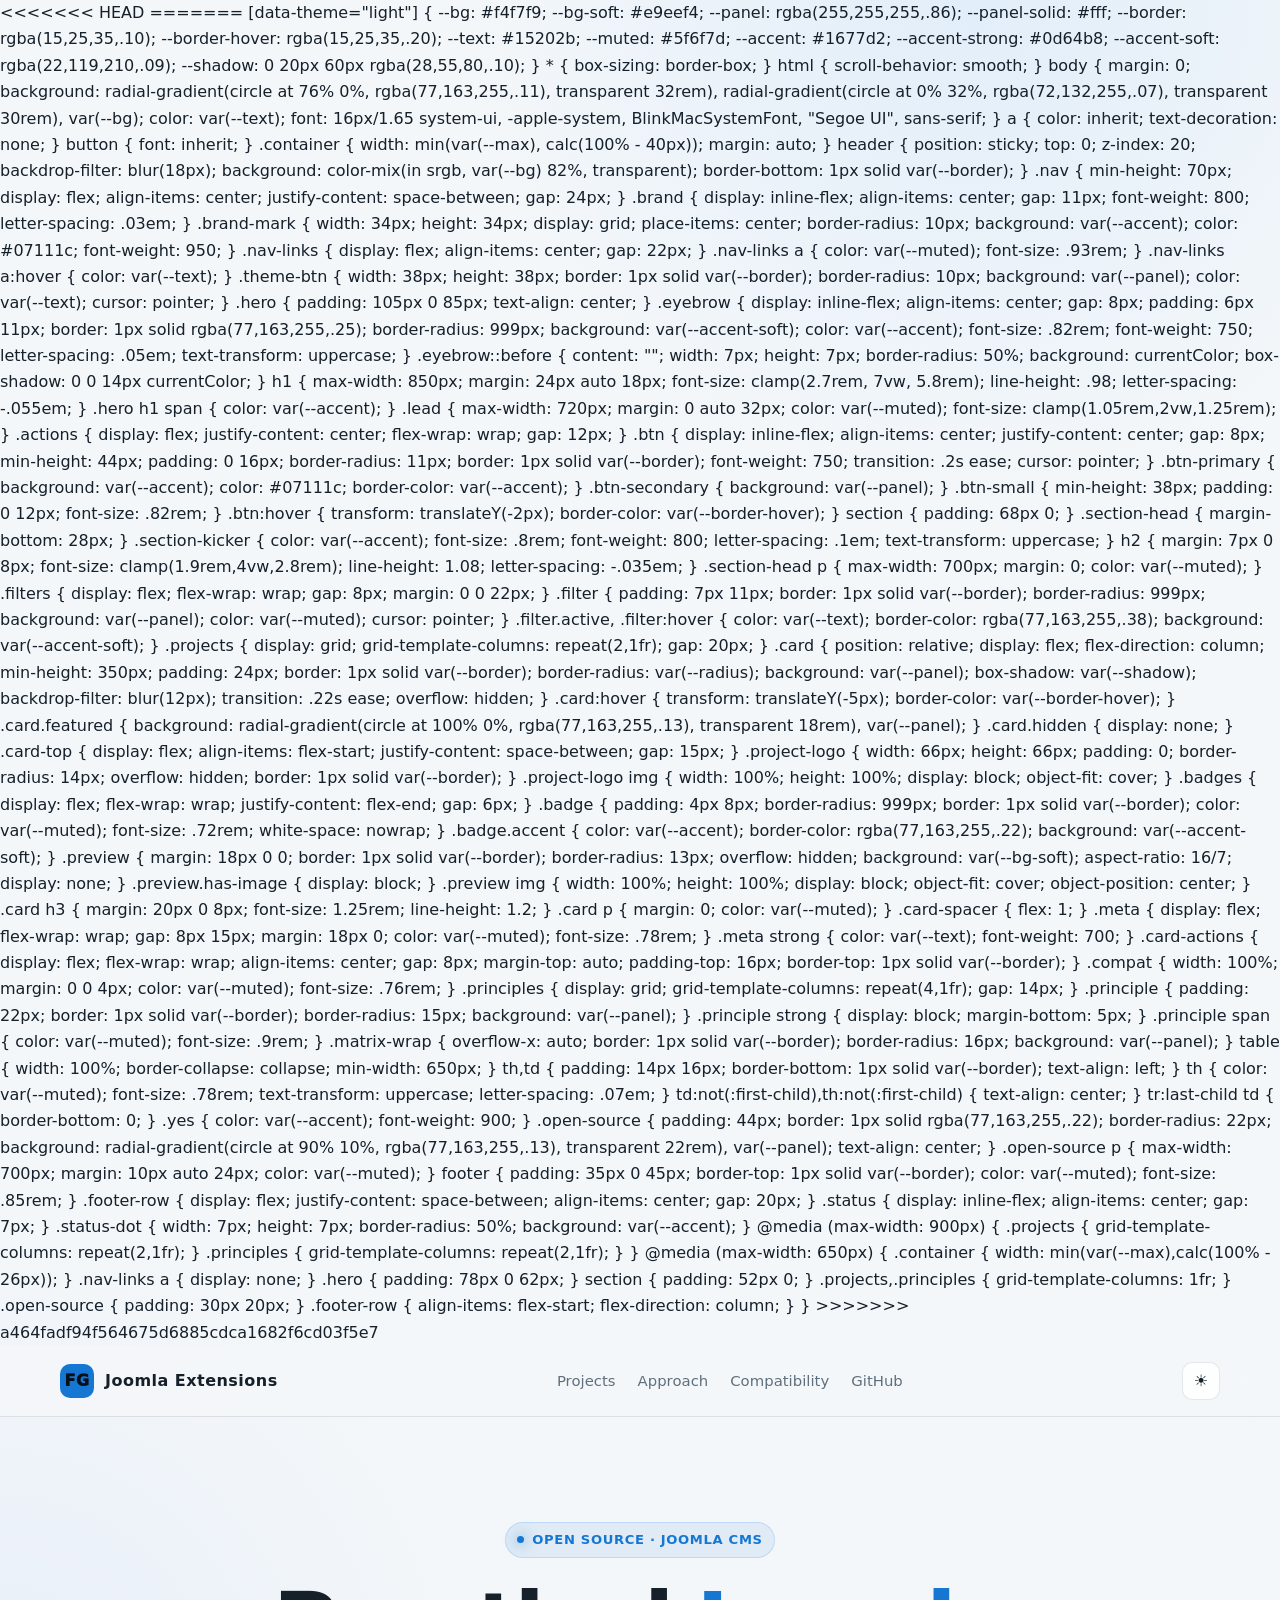
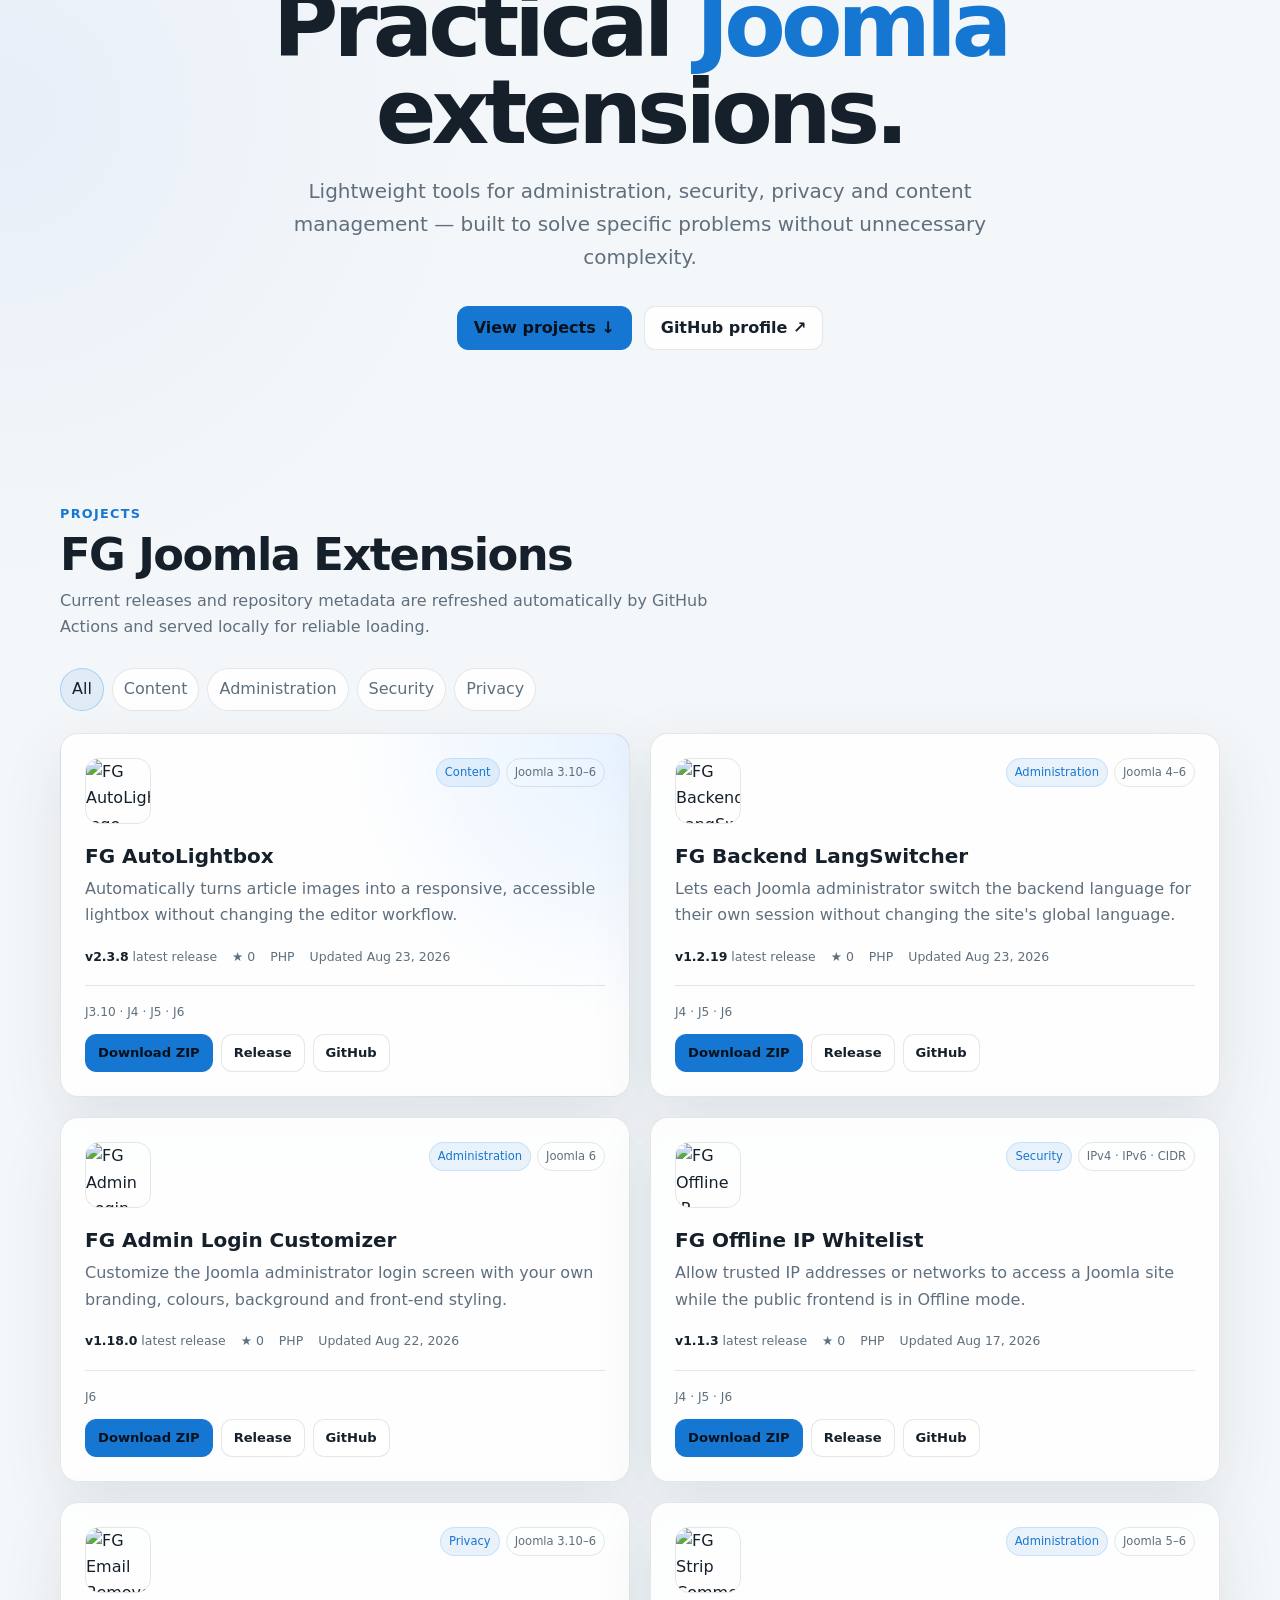
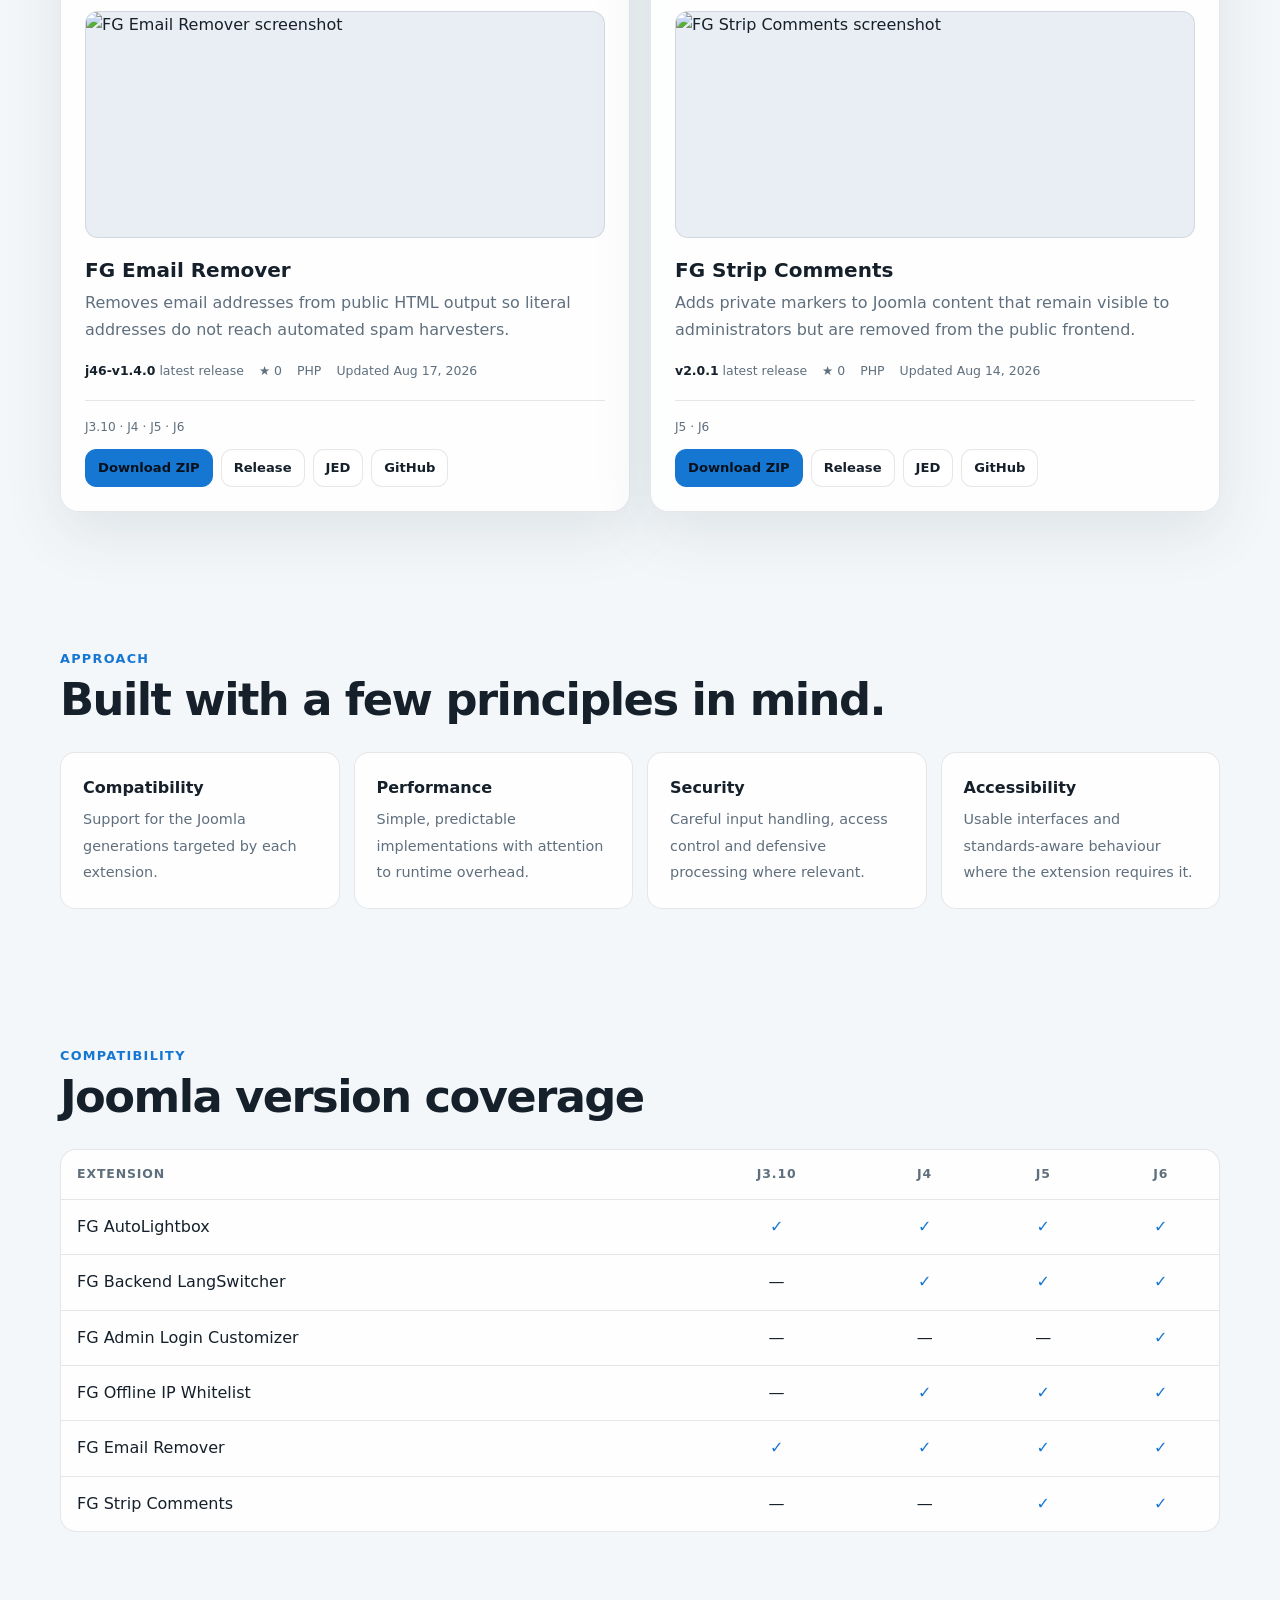
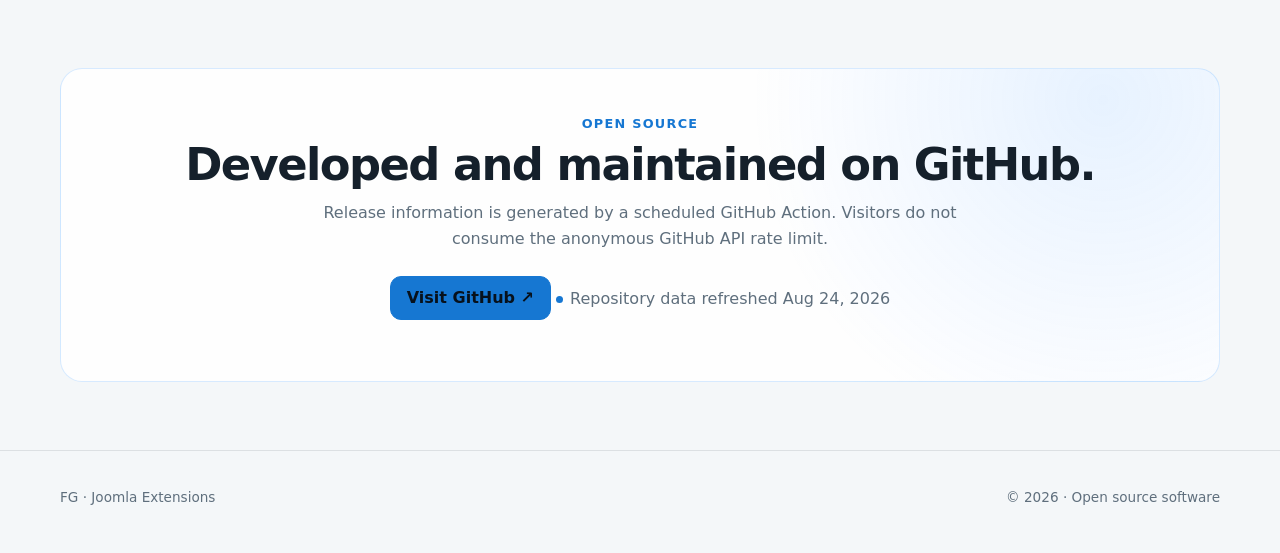
==== index.html @ 8d468cc2 "Update index.html" ====
<!doctype html>
<html lang="en">
<head>
  <meta charset="utf-8">
  <meta name="viewport" content="width=device-width, initial-scale=1">

  <title>FG Joomla Extensions</title>
  <meta name="description" content="Practical, lightweight Joomla extensions for administration, security, privacy and content management.">
  <meta name="theme-color" content="#0b0f14">

  <link rel="canonical" href="https://ferino75.github.io/">
  <link rel="icon" href="./assets/favicon.svg" type="image/svg+xml">

  <meta property="og:type" content="website">
  <meta property="og:title" content="FG Joomla Extensions">
  <meta property="og:description" content="Practical, lightweight Joomla extensions for administration, security, privacy and content management.">
  <meta property="og:url" content="https://ferino75.github.io/">
  <meta property="og:image" content="https://raw.githubusercontent.com/ferino75/plg_content_fgautolightbox/master/assets/logo.png">
  <meta property="og:image:alt" content="FG Joomla Extensions">
  <meta name="twitter:card" content="summary_large_image">

  <script type="application/ld+json">
  {
    "@context": "https://schema.org",
    "@type": "WebSite",
    "name": "FG Joomla Extensions",
    "url": "https://ferino75.github.io/",
    "author": {
      "@type": "Person",
      "name": "FG",
      "url": "https://github.com/ferino75"
    },
    "sameAs": ["https://github.com/ferino75"]
  }
  </script>

  <link rel="stylesheet" href="./assets/css/style.css?v=2.2">

<<<<<<< HEAD
=======
    [data-theme="light"] {
      --bg: #f4f7f9;
      --bg-soft: #e9eef4;
      --panel: rgba(255,255,255,.86);
      --panel-solid: #fff;
      --border: rgba(15,25,35,.10);
      --border-hover: rgba(15,25,35,.20);
      --text: #15202b;
      --muted: #5f6f7d;
      --accent: #1677d2;
      --accent-strong: #0d64b8;
      --accent-soft: rgba(22,119,210,.09);
      --shadow: 0 20px 60px rgba(28,55,80,.10);
    }

    * { box-sizing: border-box; }
    html { scroll-behavior: smooth; }
    body {
      margin: 0;
      background:
        radial-gradient(circle at 76% 0%, rgba(77,163,255,.11), transparent 32rem),
        radial-gradient(circle at 0% 32%, rgba(72,132,255,.07), transparent 30rem),
        var(--bg);
      color: var(--text);
      font: 16px/1.65 system-ui, -apple-system, BlinkMacSystemFont, "Segoe UI", sans-serif;
    }

    a { color: inherit; text-decoration: none; }
    button { font: inherit; }
    .container { width: min(var(--max), calc(100% - 40px)); margin: auto; }

    header {
      position: sticky;
      top: 0;
      z-index: 20;
      backdrop-filter: blur(18px);
      background: color-mix(in srgb, var(--bg) 82%, transparent);
      border-bottom: 1px solid var(--border);
    }

    .nav {
      min-height: 70px;
      display: flex;
      align-items: center;
      justify-content: space-between;
      gap: 24px;
    }

    .brand {
      display: inline-flex;
      align-items: center;
      gap: 11px;
      font-weight: 800;
      letter-spacing: .03em;
    }

    .brand-mark {
      width: 34px;
      height: 34px;
      display: grid;
      place-items: center;
      border-radius: 10px;
      background: var(--accent);
      color: #07111c;
      font-weight: 950;
    }

    .nav-links { display: flex; align-items: center; gap: 22px; }
    .nav-links a { color: var(--muted); font-size: .93rem; }
    .nav-links a:hover { color: var(--text); }

    .theme-btn {
      width: 38px; height: 38px;
      border: 1px solid var(--border);
      border-radius: 10px;
      background: var(--panel);
      color: var(--text);
      cursor: pointer;
    }

    .hero { padding: 105px 0 85px; text-align: center; }

    .eyebrow {
      display: inline-flex;
      align-items: center;
      gap: 8px;
      padding: 6px 11px;
      border: 1px solid rgba(77,163,255,.25);
      border-radius: 999px;
      background: var(--accent-soft);
      color: var(--accent);
      font-size: .82rem;
      font-weight: 750;
      letter-spacing: .05em;
      text-transform: uppercase;
    }

    .eyebrow::before {
      content: "";
      width: 7px; height: 7px;
      border-radius: 50%;
      background: currentColor;
      box-shadow: 0 0 14px currentColor;
    }

    h1 {
      max-width: 850px;
      margin: 24px auto 18px;
      font-size: clamp(2.7rem, 7vw, 5.8rem);
      line-height: .98;
      letter-spacing: -.055em;
    }
    .hero h1 span { color: var(--accent); }

    .lead {
      max-width: 720px;
      margin: 0 auto 32px;
      color: var(--muted);
      font-size: clamp(1.05rem,2vw,1.25rem);
    }

    .actions { display: flex; justify-content: center; flex-wrap: wrap; gap: 12px; }

    .btn {
      display: inline-flex;
      align-items: center;
      justify-content: center;
      gap: 8px;
      min-height: 44px;
      padding: 0 16px;
      border-radius: 11px;
      border: 1px solid var(--border);
      font-weight: 750;
      transition: .2s ease;
      cursor: pointer;
    }
    .btn-primary { background: var(--accent); color: #07111c; border-color: var(--accent); }
    .btn-secondary { background: var(--panel); }
    .btn-small { min-height: 38px; padding: 0 12px; font-size: .82rem; }
    .btn:hover { transform: translateY(-2px); border-color: var(--border-hover); }

    section { padding: 68px 0; }
    .section-head { margin-bottom: 28px; }
    .section-kicker {
      color: var(--accent);
      font-size: .8rem;
      font-weight: 800;
      letter-spacing: .1em;
      text-transform: uppercase;
    }
    h2 {
      margin: 7px 0 8px;
      font-size: clamp(1.9rem,4vw,2.8rem);
      line-height: 1.08;
      letter-spacing: -.035em;
    }
    .section-head p { max-width: 700px; margin: 0; color: var(--muted); }

    .filters { display: flex; flex-wrap: wrap; gap: 8px; margin: 0 0 22px; }
    .filter {
      padding: 7px 11px;
      border: 1px solid var(--border);
      border-radius: 999px;
      background: var(--panel);
      color: var(--muted);
      cursor: pointer;
    }
    .filter.active, .filter:hover { color: var(--text); border-color: rgba(77,163,255,.38); background: var(--accent-soft); }

    .projects { display: grid; grid-template-columns: repeat(2,1fr); gap: 20px; }

    .card {
      position: relative;
      display: flex;
      flex-direction: column;
      min-height: 350px;
      padding: 24px;
      border: 1px solid var(--border);
      border-radius: var(--radius);
      background: var(--panel);
      box-shadow: var(--shadow);
      backdrop-filter: blur(12px);
      transition: .22s ease;
      overflow: hidden;
    }
    .card:hover { transform: translateY(-5px); border-color: var(--border-hover); }
    .card.featured {
      background: radial-gradient(circle at 100% 0%, rgba(77,163,255,.13), transparent 18rem), var(--panel);
    }
    .card.hidden { display: none; }

    .card-top { display: flex; align-items: flex-start; justify-content: space-between; gap: 15px; }

    .project-logo {
      width: 66px;
      height: 66px;
      padding: 0;
      border-radius: 14px;
      overflow: hidden;
      border: 1px solid var(--border);
    }

    .project-logo img {
      width: 100%;
      height: 100%;
      display: block;
      object-fit: cover;
    }

    .badges { display: flex; flex-wrap: wrap; justify-content: flex-end; gap: 6px; }
    .badge {
      padding: 4px 8px;
      border-radius: 999px;
      border: 1px solid var(--border);
      color: var(--muted);
      font-size: .72rem;
      white-space: nowrap;
    }
    .badge.accent { color: var(--accent); border-color: rgba(77,163,255,.22); background: var(--accent-soft); }

    .preview {
      margin: 18px 0 0;
      border: 1px solid var(--border);
      border-radius: 13px;
      overflow: hidden;
      background: var(--bg-soft);
      aspect-ratio: 16/7;
      display: none;
    }
    .preview.has-image { display: block; }
    .preview img { width: 100%; height: 100%; display: block; object-fit: cover; object-position: center; }

    .card h3 { margin: 20px 0 8px; font-size: 1.25rem; line-height: 1.2; }
    .card p { margin: 0; color: var(--muted); }
    .card-spacer { flex: 1; }

    .meta {
      display: flex;
      flex-wrap: wrap;
      gap: 8px 15px;
      margin: 18px 0;
      color: var(--muted);
      font-size: .78rem;
    }
    .meta strong { color: var(--text); font-weight: 700; }

    .card-actions {
      display: flex;
      flex-wrap: wrap;
      align-items: center;
      gap: 8px;
      margin-top: auto;
      padding-top: 16px;
      border-top: 1px solid var(--border);
    }

    .compat {
      width: 100%;
      margin: 0 0 4px;
      color: var(--muted);
      font-size: .76rem;
    }

    .principles { display: grid; grid-template-columns: repeat(4,1fr); gap: 14px; }
    .principle {
      padding: 22px;
      border: 1px solid var(--border);
      border-radius: 15px;
      background: var(--panel);
    }
    .principle strong { display: block; margin-bottom: 5px; }
    .principle span { color: var(--muted); font-size: .9rem; }

    .matrix-wrap {
      overflow-x: auto;
      border: 1px solid var(--border);
      border-radius: 16px;
      background: var(--panel);
    }
    table { width: 100%; border-collapse: collapse; min-width: 650px; }
    th,td { padding: 14px 16px; border-bottom: 1px solid var(--border); text-align: left; }
    th { color: var(--muted); font-size: .78rem; text-transform: uppercase; letter-spacing: .07em; }
    td:not(:first-child),th:not(:first-child) { text-align: center; }
    tr:last-child td { border-bottom: 0; }
    .yes { color: var(--accent); font-weight: 900; }

    .open-source {
      padding: 44px;
      border: 1px solid rgba(77,163,255,.22);
      border-radius: 22px;
      background: radial-gradient(circle at 90% 10%, rgba(77,163,255,.13), transparent 22rem), var(--panel);
      text-align: center;
    }
    .open-source p { max-width: 700px; margin: 10px auto 24px; color: var(--muted); }

    footer { padding: 35px 0 45px; border-top: 1px solid var(--border); color: var(--muted); font-size: .85rem; }
    .footer-row { display: flex; justify-content: space-between; align-items: center; gap: 20px; }
    .status { display: inline-flex; align-items: center; gap: 7px; }
    .status-dot { width: 7px; height: 7px; border-radius: 50%; background: var(--accent); }

    @media (max-width: 900px) {
      .projects { grid-template-columns: repeat(2,1fr); }
      .principles { grid-template-columns: repeat(2,1fr); }
    }
    @media (max-width: 650px) {
      .container { width: min(var(--max),calc(100% - 26px)); }
      .nav-links a { display: none; }
      .hero { padding: 78px 0 62px; }
      section { padding: 52px 0; }
      .projects,.principles { grid-template-columns: 1fr; }
      .open-source { padding: 30px 20px; }
      .footer-row { align-items: flex-start; flex-direction: column; }
    }
  </style>
>>>>>>> a464fadf94f564675d6885cdca1682f6cd03f5e7
</head>

<body>
<header>
  <div class="container nav">
    <a class="brand" href="#">
      <span class="brand-mark">FG</span>
      <span>Joomla Extensions</span>
    </a>
    <nav class="nav-links" aria-label="Main navigation">
      <a href="#projects">Projects</a>
      <a href="#principles">Approach</a>
      <a href="#compatibility">Compatibility</a>
      <a href="#github">GitHub</a>
    </nav>
    <button class="theme-btn" id="themeToggle" type="button" aria-label="Toggle theme">☾</button>
  </div>
</header>

<main>
  <section class="hero">
    <div class="container">
      <span class="eyebrow">Open source · Joomla CMS</span>
      <h1>Practical <span>Joomla</span> extensions.</h1>
      <p class="lead">
        Lightweight tools for administration, security, privacy and content management —
        built to solve specific problems without unnecessary complexity.
      </p>
      <div class="actions">
        <a class="btn btn-primary" href="#projects">View projects ↓</a>
        <a class="btn btn-secondary" href="https://github.com/ferino75" target="_blank" rel="noopener">GitHub profile ↗</a>
      </div>
    </div>
  </section>

  <section id="projects">
    <div class="container">
      <div class="section-head">
        <div class="section-kicker">Projects</div>
        <h2>FG Joomla Extensions</h2>
        <p>Current releases and repository metadata are refreshed automatically by GitHub Actions and served locally for reliable loading.</p>
      </div>

      <div class="filters" id="filters" aria-label="Project filters"></div>
      <div class="projects" id="projectGrid"></div>
    </div>
  </section>

  <section id="principles">
    <div class="container">
      <div class="section-head">
        <div class="section-kicker">Approach</div>
        <h2>Built with a few principles in mind.</h2>
      </div>
      <div class="principles">
        <div class="principle"><strong>Compatibility</strong><span>Support for the Joomla generations targeted by each extension.</span></div>
        <div class="principle"><strong>Performance</strong><span>Simple, predictable implementations with attention to runtime overhead.</span></div>
        <div class="principle"><strong>Security</strong><span>Careful input handling, access control and defensive processing where relevant.</span></div>
        <div class="principle"><strong>Accessibility</strong><span>Usable interfaces and standards-aware behaviour where the extension requires it.</span></div>
      </div>
    </div>
  </section>

  <section id="compatibility">
    <div class="container">
      <div class="section-head">
        <div class="section-kicker">Compatibility</div>
        <h2>Joomla version coverage</h2>
      </div>
      <div class="matrix-wrap">
        <table>
          <thead><tr><th>Extension</th><th>J3.10</th><th>J4</th><th>J5</th><th>J6</th></tr></thead>
          <tbody id="compatibilityBody"></tbody>
        </table>
      </div>
    </div>
  </section>

  <section id="github">
    <div class="container">
      <div class="open-source">
        <div class="section-kicker">Open source</div>
        <h2>Developed and maintained on GitHub.</h2>
        <p>Release information is generated by a scheduled GitHub Action. Visitors do not consume the anonymous GitHub API rate limit.</p>
        <a class="btn btn-primary" href="https://github.com/ferino75?tab=repositories" target="_blank" rel="noopener">Visit GitHub ↗</a>
        <p id="dataStatus" class="status status-centered">
          <span class="status-dot"></span><span>Loading repository data…</span>
        </p>
      </div>
    </div>
  </section>
</main>

<footer>
  <div class="container footer-row">
    <div>FG · Joomla Extensions</div>
    <div>© <span id="year"></span> · Open source software</div>
  </div>
</footer>

<script src="./assets/js/app.js?v=2.2" defer></script>
</body>
</html>
---- assets/css/style.css ----
:root {
      --bg: #0b0f14;
      --bg-soft: #10161e;
      --panel: rgba(18,25,34,.82);
      --panel-solid: #121922;
      --border: rgba(255,255,255,.09);
      --border-hover: rgba(255,255,255,.18);
      --text: #f2f5f7;
      --muted: #9ca8b5;
      --accent: #4da3ff;
      --accent-strong: #2f8ff5;
      --accent-soft: rgba(77,163,255,.11);
      --shadow: 0 20px 60px rgba(0,0,0,.28);
      --radius: 18px;
      --max: 1160px;
    }

    [data-theme="light"] {
      --bg: #f4f7f9;
      --bg-soft: #e9eef4;
      --panel: rgba(255,255,255,.86);
      --panel-solid: #fff;
      --border: rgba(15,25,35,.10);
      --border-hover: rgba(15,25,35,.20);
      --text: #15202b;
      --muted: #5f6f7d;
      --accent: #1677d2;
      --accent-strong: #0d64b8;
      --accent-soft: rgba(22,119,210,.09);
      --shadow: 0 20px 60px rgba(28,55,80,.10);
    }

    * { box-sizing: border-box; }
    html { scroll-behavior: smooth; }
    body {
      margin: 0;
      background:
        radial-gradient(circle at 76% 0%, rgba(77,163,255,.11), transparent 32rem),
        radial-gradient(circle at 0% 32%, rgba(72,132,255,.07), transparent 30rem),
        var(--bg);
      color: var(--text);
      font: 16px/1.65 system-ui, -apple-system, BlinkMacSystemFont, "Segoe UI", sans-serif;
    }

    a { color: inherit; text-decoration: none; }
    button { font: inherit; }
    .container { width: min(var(--max), calc(100% - 40px)); margin: auto; }

    header {
      position: sticky;
      top: 0;
      z-index: 20;
      backdrop-filter: blur(18px);
      background: color-mix(in srgb, var(--bg) 82%, transparent);
      border-bottom: 1px solid var(--border);
    }

    .nav {
      min-height: 70px;
      display: flex;
      align-items: center;
      justify-content: space-between;
      gap: 24px;
    }

    .brand {
      display: inline-flex;
      align-items: center;
      gap: 11px;
      font-weight: 800;
      letter-spacing: .03em;
    }

    .brand-mark {
      width: 34px;
      height: 34px;
      display: grid;
      place-items: center;
      border-radius: 10px;
      background: var(--accent);
      color: #07111c;
      font-weight: 950;
    }

    .nav-links { display: flex; align-items: center; gap: 22px; }
    .nav-links a { color: var(--muted); font-size: .93rem; }
    .nav-links a:hover { color: var(--text); }

    .theme-btn {
      width: 38px; height: 38px;
      border: 1px solid var(--border);
      border-radius: 10px;
      background: var(--panel);
      color: var(--text);
      cursor: pointer;
    }

    .hero { padding: 105px 0 85px; text-align: center; }

    .eyebrow {
      display: inline-flex;
      align-items: center;
      gap: 8px;
      padding: 6px 11px;
      border: 1px solid rgba(77,163,255,.25);
      border-radius: 999px;
      background: var(--accent-soft);
      color: var(--accent);
      font-size: .82rem;
      font-weight: 750;
      letter-spacing: .05em;
      text-transform: uppercase;
    }

    .eyebrow::before {
      content: "";
      width: 7px; height: 7px;
      border-radius: 50%;
      background: currentColor;
      box-shadow: 0 0 14px currentColor;
    }

    h1 {
      max-width: 850px;
      margin: 24px auto 18px;
      font-size: clamp(2.7rem, 7vw, 5.8rem);
      line-height: .98;
      letter-spacing: -.055em;
    }
    .hero h1 span { color: var(--accent); }

    .lead {
      max-width: 720px;
      margin: 0 auto 32px;
      color: var(--muted);
      font-size: clamp(1.05rem,2vw,1.25rem);
    }

    .actions { display: flex; justify-content: center; flex-wrap: wrap; gap: 12px; }

    .btn {
      display: inline-flex;
      align-items: center;
      justify-content: center;
      gap: 8px;
      min-height: 44px;
      padding: 0 16px;
      border-radius: 11px;
      border: 1px solid var(--border);
      font-weight: 750;
      transition: .2s ease;
      cursor: pointer;
    }
    .btn-primary { background: var(--accent); color: #07111c; border-color: var(--accent); }
    .btn-secondary { background: var(--panel); }
    .btn-small { min-height: 38px; padding: 0 12px; font-size: .82rem; }
    .btn:hover { transform: translateY(-2px); border-color: var(--border-hover); }

    section { padding: 68px 0; }
    .section-head { margin-bottom: 28px; }
    .section-kicker {
      color: var(--accent);
      font-size: .8rem;
      font-weight: 800;
      letter-spacing: .1em;
      text-transform: uppercase;
    }
    h2 {
      margin: 7px 0 8px;
      font-size: clamp(1.9rem,4vw,2.8rem);
      line-height: 1.08;
      letter-spacing: -.035em;
    }
    .section-head p { max-width: 700px; margin: 0; color: var(--muted); }

    .filters { display: flex; flex-wrap: wrap; gap: 8px; margin: 0 0 22px; }
    .filter {
      padding: 7px 11px;
      border: 1px solid var(--border);
      border-radius: 999px;
      background: var(--panel);
      color: var(--muted);
      cursor: pointer;
    }
    .filter.active, .filter:hover { color: var(--text); border-color: rgba(77,163,255,.38); background: var(--accent-soft); }

    .projects { display: grid; grid-template-columns: repeat(2,1fr); gap: 20px; }

    .card {
      position: relative;
      display: flex;
      flex-direction: column;
      min-height: 350px;
      padding: 24px;
      border: 1px solid var(--border);
      border-radius: var(--radius);
      background: var(--panel);
      box-shadow: var(--shadow);
      backdrop-filter: blur(12px);
      transition: .22s ease;
      overflow: hidden;
    }
    .card:hover { transform: translateY(-5px); border-color: var(--border-hover); }
    .card.featured {
      background: radial-gradient(circle at 100% 0%, rgba(77,163,255,.13), transparent 18rem), var(--panel);
    }
    .card.hidden { display: none; }

    .card-top { display: flex; align-items: flex-start; justify-content: space-between; gap: 15px; }
    .project-logo {
      width: 66px;
      height: 66px;
      padding: 0;
      border-radius: 14px;
      overflow: hidden;
      border: 1px solid var(--border);
    }

    .project-logo img {
      width: 100%;
      height: 100%;
      display: block;
      object-fit: cover;
    }

    .badges { display: flex; flex-wrap: wrap; justify-content: flex-end; gap: 6px; }
    .badge {
      padding: 4px 8px;
      border-radius: 999px;
      border: 1px solid var(--border);
      color: var(--muted);
      font-size: .72rem;
      white-space: nowrap;
    }
    .badge.accent { color: var(--accent); border-color: rgba(77,163,255,.22); background: var(--accent-soft); }

    .preview {
      margin: 18px 0 0;
      border: 1px solid var(--border);
      border-radius: 13px;
      overflow: hidden;
      background: var(--bg-soft);
      aspect-ratio: 16/7;
      display: none;
    }
    .preview.has-image { display: block; }
    .preview img { width: 100%; height: 100%; display: block; object-fit: cover; object-position: center; }

    .card h3 { margin: 20px 0 8px; font-size: 1.25rem; line-height: 1.2; }
    .card p { margin: 0; color: var(--muted); }
    .card-spacer { flex: 1; }

    .meta {
      display: flex;
      flex-wrap: wrap;
      gap: 8px 15px;
      margin: 18px 0;
      color: var(--muted);
      font-size: .78rem;
    }
    .meta strong { color: var(--text); font-weight: 700; }

    .card-actions {
      display: flex;
      flex-wrap: wrap;
      align-items: center;
      gap: 8px;
      margin-top: auto;
      padding-top: 16px;
      border-top: 1px solid var(--border);
    }

    .compat {
      width: 100%;
      margin: 0 0 4px;
      color: var(--muted);
      font-size: .76rem;
    }

    .principles { display: grid; grid-template-columns: repeat(4,1fr); gap: 14px; }
    .principle {
      padding: 22px;
      border: 1px solid var(--border);
      border-radius: 15px;
      background: var(--panel);
    }
    .principle strong { display: block; margin-bottom: 5px; }
    .principle span { color: var(--muted); font-size: .9rem; }

    .matrix-wrap {
      overflow-x: auto;
      border: 1px solid var(--border);
      border-radius: 16px;
      background: var(--panel);
    }
    table { width: 100%; border-collapse: collapse; min-width: 650px; }
    th,td { padding: 14px 16px; border-bottom: 1px solid var(--border); text-align: left; }
    th { color: var(--muted); font-size: .78rem; text-transform: uppercase; letter-spacing: .07em; }
    td:not(:first-child),th:not(:first-child) { text-align: center; }
    tr:last-child td { border-bottom: 0; }
    .yes { color: var(--accent); font-weight: 900; }

    .open-source {
      padding: 44px;
      border: 1px solid rgba(77,163,255,.22);
      border-radius: 22px;
      background: radial-gradient(circle at 90% 10%, rgba(77,163,255,.13), transparent 22rem), var(--panel);
      text-align: center;
    }
    .open-source p { max-width: 700px; margin: 10px auto 24px; color: var(--muted); }

    footer { padding: 35px 0 45px; border-top: 1px solid var(--border); color: var(--muted); font-size: .85rem; }
    .footer-row { display: flex; justify-content: space-between; align-items: center; gap: 20px; }
    .status { display: inline-flex; align-items: center; gap: 7px; }
    .status-dot { width: 7px; height: 7px; border-radius: 50%; background: var(--accent); }

    @media (max-width: 900px) {
      .projects { grid-template-columns: repeat(2,1fr); }
      .principles { grid-template-columns: repeat(2,1fr); }
    }
    @media (max-width: 650px) {
      .container { width: min(var(--max),calc(100% - 26px)); }
      .nav-links a { display: none; }
      .hero { padding: 78px 0 62px; }
      section { padding: 52px 0; }
      .projects,.principles { grid-template-columns: 1fr; }
      .open-source { padding: 30px 20px; }
      .footer-row { align-items: flex-start; flex-direction: column; }
    }

.status-centered { justify-content: center; margin-top: 18px; }
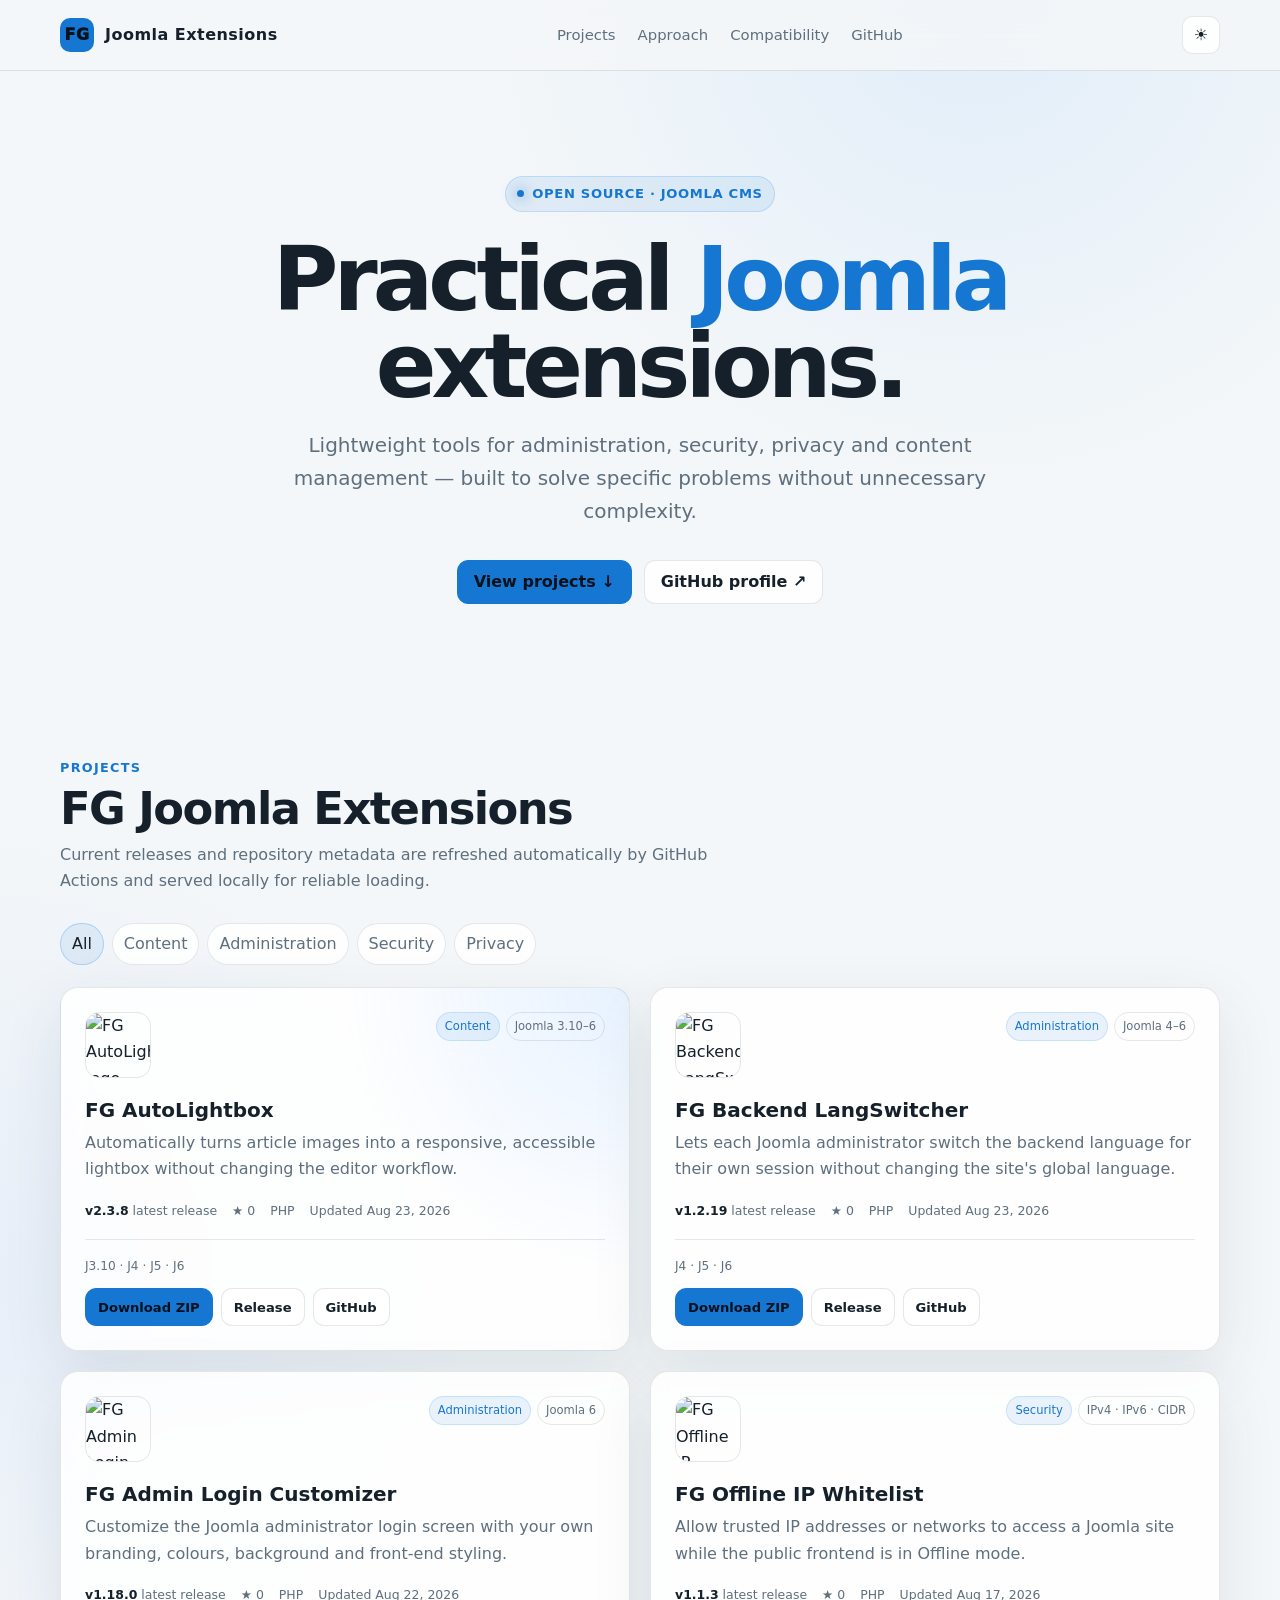
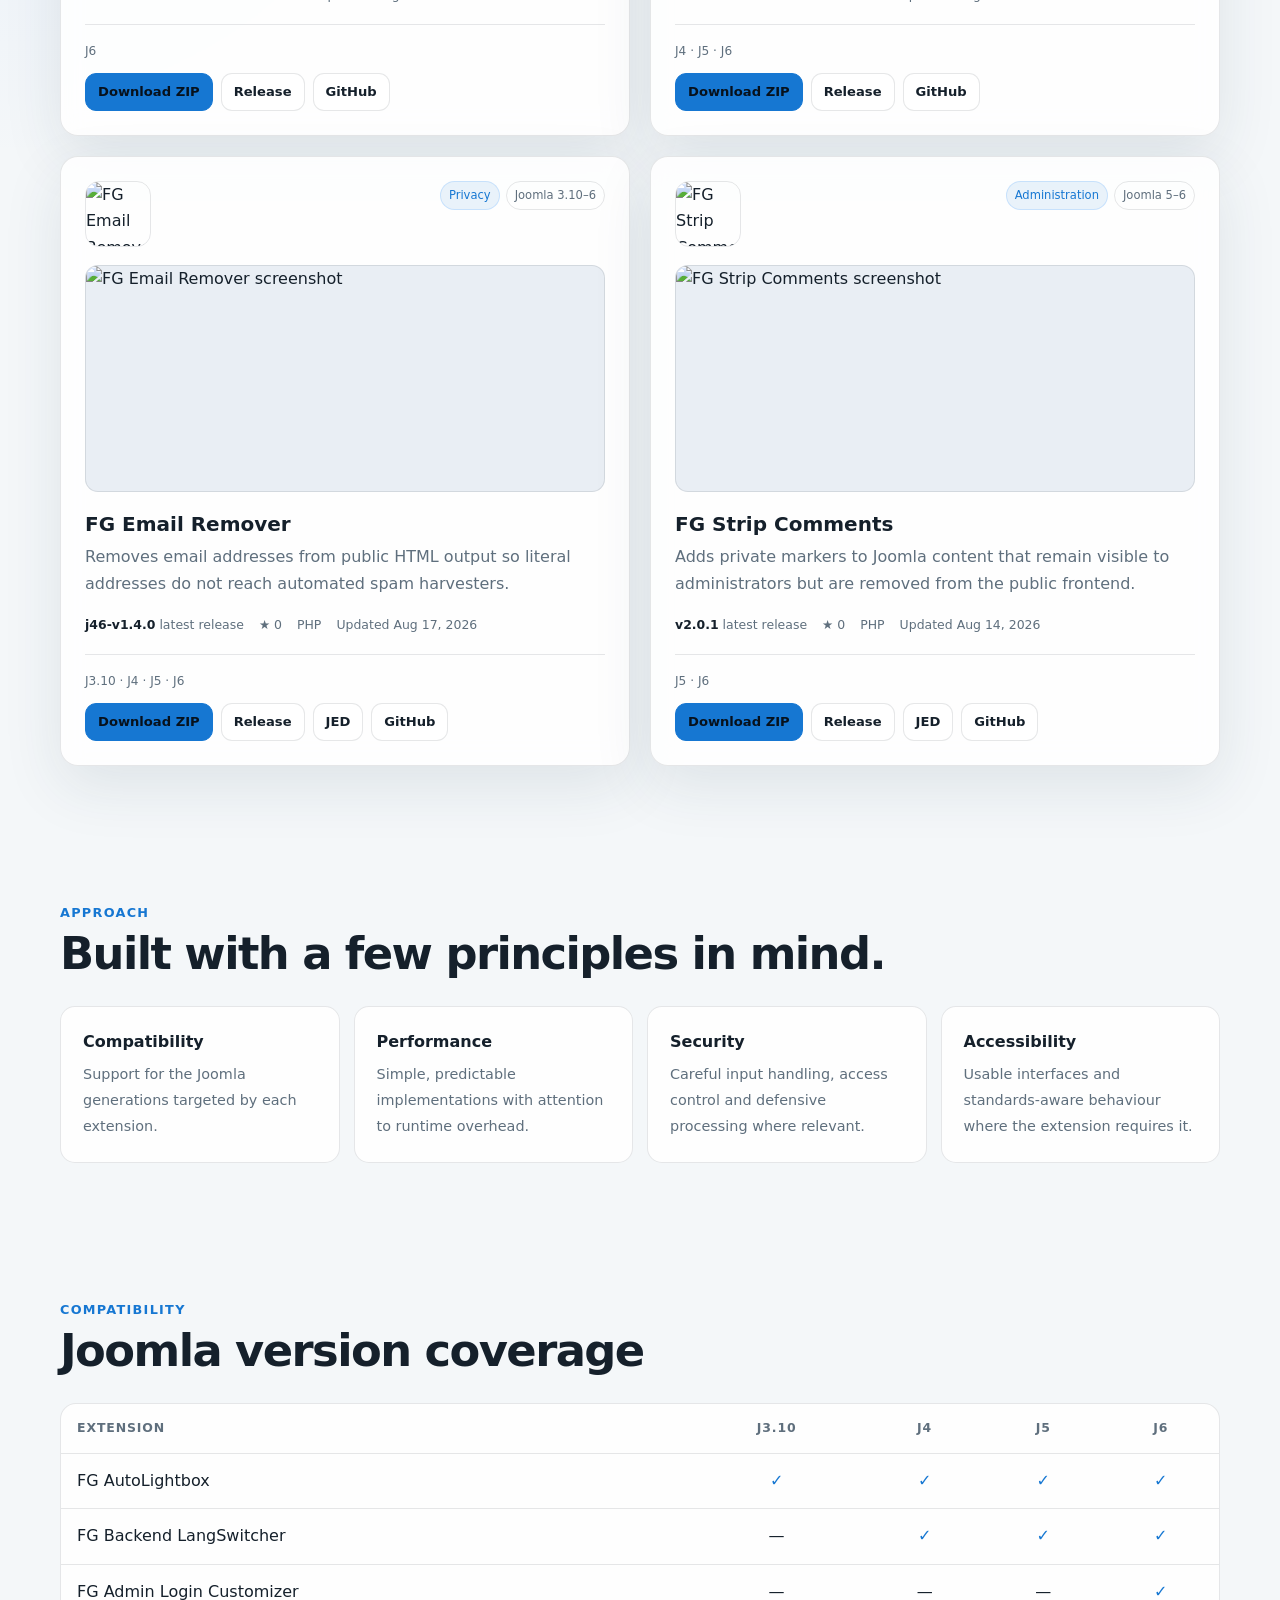
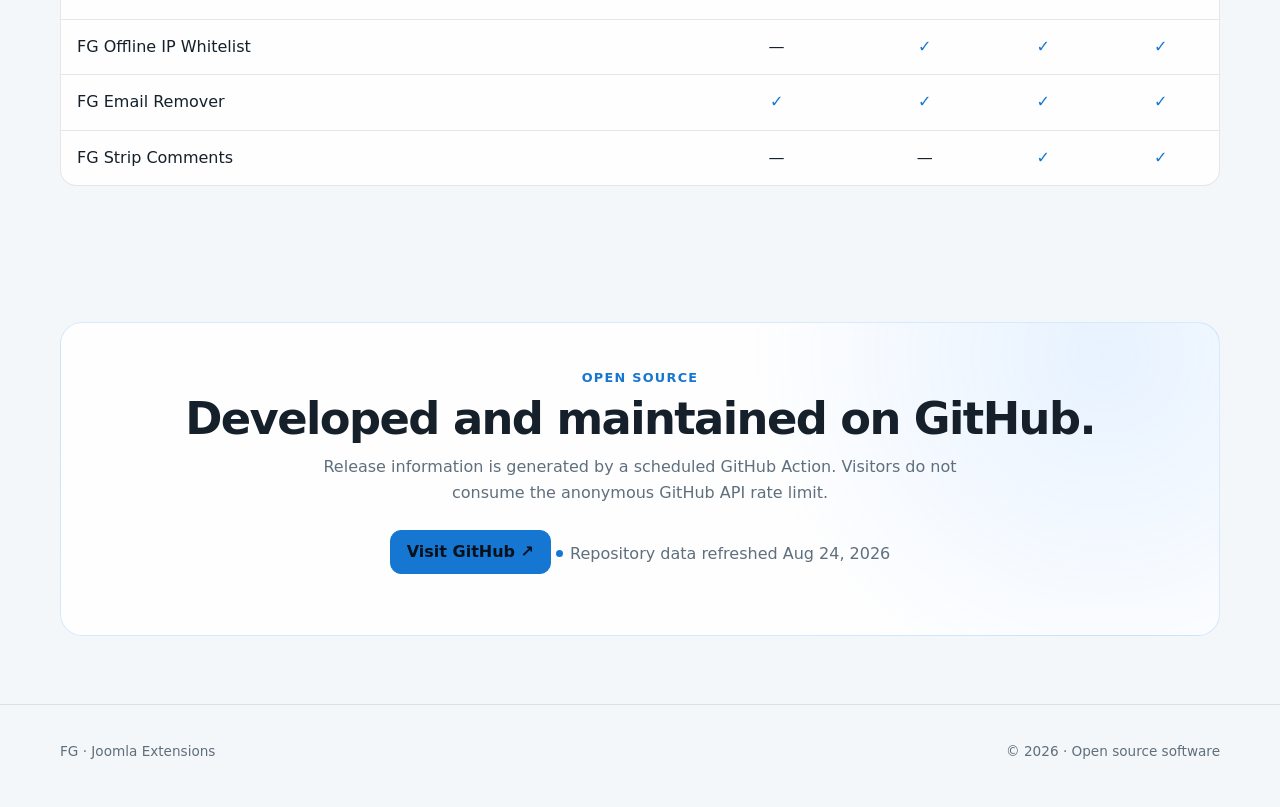
==== commit dabf653b: "update index.html" ====
--- a/index.html
+++ b/index.html
@@ -36,323 +36,6 @@
 
   <link rel="stylesheet" href="./assets/css/style.css?v=2.2">
 
-<<<<<<< HEAD
-=======
-    [data-theme="light"] {
-      --bg: #f4f7f9;
-      --bg-soft: #e9eef4;
-      --panel: rgba(255,255,255,.86);
-      --panel-solid: #fff;
-      --border: rgba(15,25,35,.10);
-      --border-hover: rgba(15,25,35,.20);
-      --text: #15202b;
-      --muted: #5f6f7d;
-      --accent: #1677d2;
-      --accent-strong: #0d64b8;
-      --accent-soft: rgba(22,119,210,.09);
-      --shadow: 0 20px 60px rgba(28,55,80,.10);
-    }
-
-    * { box-sizing: border-box; }
-    html { scroll-behavior: smooth; }
-    body {
-      margin: 0;
-      background:
-        radial-gradient(circle at 76% 0%, rgba(77,163,255,.11), transparent 32rem),
-        radial-gradient(circle at 0% 32%, rgba(72,132,255,.07), transparent 30rem),
-        var(--bg);
-      color: var(--text);
-      font: 16px/1.65 system-ui, -apple-system, BlinkMacSystemFont, "Segoe UI", sans-serif;
-    }
-
-    a { color: inherit; text-decoration: none; }
-    button { font: inherit; }
-    .container { width: min(var(--max), calc(100% - 40px)); margin: auto; }
-
-    header {
-      position: sticky;
-      top: 0;
-      z-index: 20;
-      backdrop-filter: blur(18px);
-      background: color-mix(in srgb, var(--bg) 82%, transparent);
-      border-bottom: 1px solid var(--border);
-    }
-
-    .nav {
-      min-height: 70px;
-      display: flex;
-      align-items: center;
-      justify-content: space-between;
-      gap: 24px;
-    }
-
-    .brand {
-      display: inline-flex;
-      align-items: center;
-      gap: 11px;
-      font-weight: 800;
-      letter-spacing: .03em;
-    }
-
-    .brand-mark {
-      width: 34px;
-      height: 34px;
-      display: grid;
-      place-items: center;
-      border-radius: 10px;
-      background: var(--accent);
-      color: #07111c;
-      font-weight: 950;
-    }
-
-    .nav-links { display: flex; align-items: center; gap: 22px; }
-    .nav-links a { color: var(--muted); font-size: .93rem; }
-    .nav-links a:hover { color: var(--text); }
-
-    .theme-btn {
-      width: 38px; height: 38px;
-      border: 1px solid var(--border);
-      border-radius: 10px;
-      background: var(--panel);
-      color: var(--text);
-      cursor: pointer;
-    }
-
-    .hero { padding: 105px 0 85px; text-align: center; }
-
-    .eyebrow {
-      display: inline-flex;
-      align-items: center;
-      gap: 8px;
-      padding: 6px 11px;
-      border: 1px solid rgba(77,163,255,.25);
-      border-radius: 999px;
-      background: var(--accent-soft);
-      color: var(--accent);
-      font-size: .82rem;
-      font-weight: 750;
-      letter-spacing: .05em;
-      text-transform: uppercase;
-    }
-
-    .eyebrow::before {
-      content: "";
-      width: 7px; height: 7px;
-      border-radius: 50%;
-      background: currentColor;
-      box-shadow: 0 0 14px currentColor;
-    }
-
-    h1 {
-      max-width: 850px;
-      margin: 24px auto 18px;
-      font-size: clamp(2.7rem, 7vw, 5.8rem);
-      line-height: .98;
-      letter-spacing: -.055em;
-    }
-    .hero h1 span { color: var(--accent); }
-
-    .lead {
-      max-width: 720px;
-      margin: 0 auto 32px;
-      color: var(--muted);
-      font-size: clamp(1.05rem,2vw,1.25rem);
-    }
-
-    .actions { display: flex; justify-content: center; flex-wrap: wrap; gap: 12px; }
-
-    .btn {
-      display: inline-flex;
-      align-items: center;
-      justify-content: center;
-      gap: 8px;
-      min-height: 44px;
-      padding: 0 16px;
-      border-radius: 11px;
-      border: 1px solid var(--border);
-      font-weight: 750;
-      transition: .2s ease;
-      cursor: pointer;
-    }
-    .btn-primary { background: var(--accent); color: #07111c; border-color: var(--accent); }
-    .btn-secondary { background: var(--panel); }
-    .btn-small { min-height: 38px; padding: 0 12px; font-size: .82rem; }
-    .btn:hover { transform: translateY(-2px); border-color: var(--border-hover); }
-
-    section { padding: 68px 0; }
-    .section-head { margin-bottom: 28px; }
-    .section-kicker {
-      color: var(--accent);
-      font-size: .8rem;
-      font-weight: 800;
-      letter-spacing: .1em;
-      text-transform: uppercase;
-    }
-    h2 {
-      margin: 7px 0 8px;
-      font-size: clamp(1.9rem,4vw,2.8rem);
-      line-height: 1.08;
-      letter-spacing: -.035em;
-    }
-    .section-head p { max-width: 700px; margin: 0; color: var(--muted); }
-
-    .filters { display: flex; flex-wrap: wrap; gap: 8px; margin: 0 0 22px; }
-    .filter {
-      padding: 7px 11px;
-      border: 1px solid var(--border);
-      border-radius: 999px;
-      background: var(--panel);
-      color: var(--muted);
-      cursor: pointer;
-    }
-    .filter.active, .filter:hover { color: var(--text); border-color: rgba(77,163,255,.38); background: var(--accent-soft); }
-
-    .projects { display: grid; grid-template-columns: repeat(2,1fr); gap: 20px; }
-
-    .card {
-      position: relative;
-      display: flex;
-      flex-direction: column;
-      min-height: 350px;
-      padding: 24px;
-      border: 1px solid var(--border);
-      border-radius: var(--radius);
-      background: var(--panel);
-      box-shadow: var(--shadow);
-      backdrop-filter: blur(12px);
-      transition: .22s ease;
-      overflow: hidden;
-    }
-    .card:hover { transform: translateY(-5px); border-color: var(--border-hover); }
-    .card.featured {
-      background: radial-gradient(circle at 100% 0%, rgba(77,163,255,.13), transparent 18rem), var(--panel);
-    }
-    .card.hidden { display: none; }
-
-    .card-top { display: flex; align-items: flex-start; justify-content: space-between; gap: 15px; }
-
-    .project-logo {
-      width: 66px;
-      height: 66px;
-      padding: 0;
-      border-radius: 14px;
-      overflow: hidden;
-      border: 1px solid var(--border);
-    }
-
-    .project-logo img {
-      width: 100%;
-      height: 100%;
-      display: block;
-      object-fit: cover;
-    }
-
-    .badges { display: flex; flex-wrap: wrap; justify-content: flex-end; gap: 6px; }
-    .badge {
-      padding: 4px 8px;
-      border-radius: 999px;
-      border: 1px solid var(--border);
-      color: var(--muted);
-      font-size: .72rem;
-      white-space: nowrap;
-    }
-    .badge.accent { color: var(--accent); border-color: rgba(77,163,255,.22); background: var(--accent-soft); }
-
-    .preview {
-      margin: 18px 0 0;
-      border: 1px solid var(--border);
-      border-radius: 13px;
-      overflow: hidden;
-      background: var(--bg-soft);
-      aspect-ratio: 16/7;
-      display: none;
-    }
-    .preview.has-image { display: block; }
-    .preview img { width: 100%; height: 100%; display: block; object-fit: cover; object-position: center; }
-
-    .card h3 { margin: 20px 0 8px; font-size: 1.25rem; line-height: 1.2; }
-    .card p { margin: 0; color: var(--muted); }
-    .card-spacer { flex: 1; }
-
-    .meta {
-      display: flex;
-      flex-wrap: wrap;
-      gap: 8px 15px;
-      margin: 18px 0;
-      color: var(--muted);
-      font-size: .78rem;
-    }
-    .meta strong { color: var(--text); font-weight: 700; }
-
-    .card-actions {
-      display: flex;
-      flex-wrap: wrap;
-      align-items: center;
-      gap: 8px;
-      margin-top: auto;
-      padding-top: 16px;
-      border-top: 1px solid var(--border);
-    }
-
-    .compat {
-      width: 100%;
-      margin: 0 0 4px;
-      color: var(--muted);
-      font-size: .76rem;
-    }
-
-    .principles { display: grid; grid-template-columns: repeat(4,1fr); gap: 14px; }
-    .principle {
-      padding: 22px;
-      border: 1px solid var(--border);
-      border-radius: 15px;
-      background: var(--panel);
-    }
-    .principle strong { display: block; margin-bottom: 5px; }
-    .principle span { color: var(--muted); font-size: .9rem; }
-
-    .matrix-wrap {
-      overflow-x: auto;
-      border: 1px solid var(--border);
-      border-radius: 16px;
-      background: var(--panel);
-    }
-    table { width: 100%; border-collapse: collapse; min-width: 650px; }
-    th,td { padding: 14px 16px; border-bottom: 1px solid var(--border); text-align: left; }
-    th { color: var(--muted); font-size: .78rem; text-transform: uppercase; letter-spacing: .07em; }
-    td:not(:first-child),th:not(:first-child) { text-align: center; }
-    tr:last-child td { border-bottom: 0; }
-    .yes { color: var(--accent); font-weight: 900; }
-
-    .open-source {
-      padding: 44px;
-      border: 1px solid rgba(77,163,255,.22);
-      border-radius: 22px;
-      background: radial-gradient(circle at 90% 10%, rgba(77,163,255,.13), transparent 22rem), var(--panel);
-      text-align: center;
-    }
-    .open-source p { max-width: 700px; margin: 10px auto 24px; color: var(--muted); }
-
-    footer { padding: 35px 0 45px; border-top: 1px solid var(--border); color: var(--muted); font-size: .85rem; }
-    .footer-row { display: flex; justify-content: space-between; align-items: center; gap: 20px; }
-    .status { display: inline-flex; align-items: center; gap: 7px; }
-    .status-dot { width: 7px; height: 7px; border-radius: 50%; background: var(--accent); }
-
-    @media (max-width: 900px) {
-      .projects { grid-template-columns: repeat(2,1fr); }
-      .principles { grid-template-columns: repeat(2,1fr); }
-    }
-    @media (max-width: 650px) {
-      .container { width: min(var(--max),calc(100% - 26px)); }
-      .nav-links a { display: none; }
-      .hero { padding: 78px 0 62px; }
-      section { padding: 52px 0; }
-      .projects,.principles { grid-template-columns: 1fr; }
-      .open-source { padding: 30px 20px; }
-      .footer-row { align-items: flex-start; flex-direction: column; }
-    }
-  </style>
->>>>>>> a464fadf94f564675d6885cdca1682f6cd03f5e7
 </head>
 
 <body>
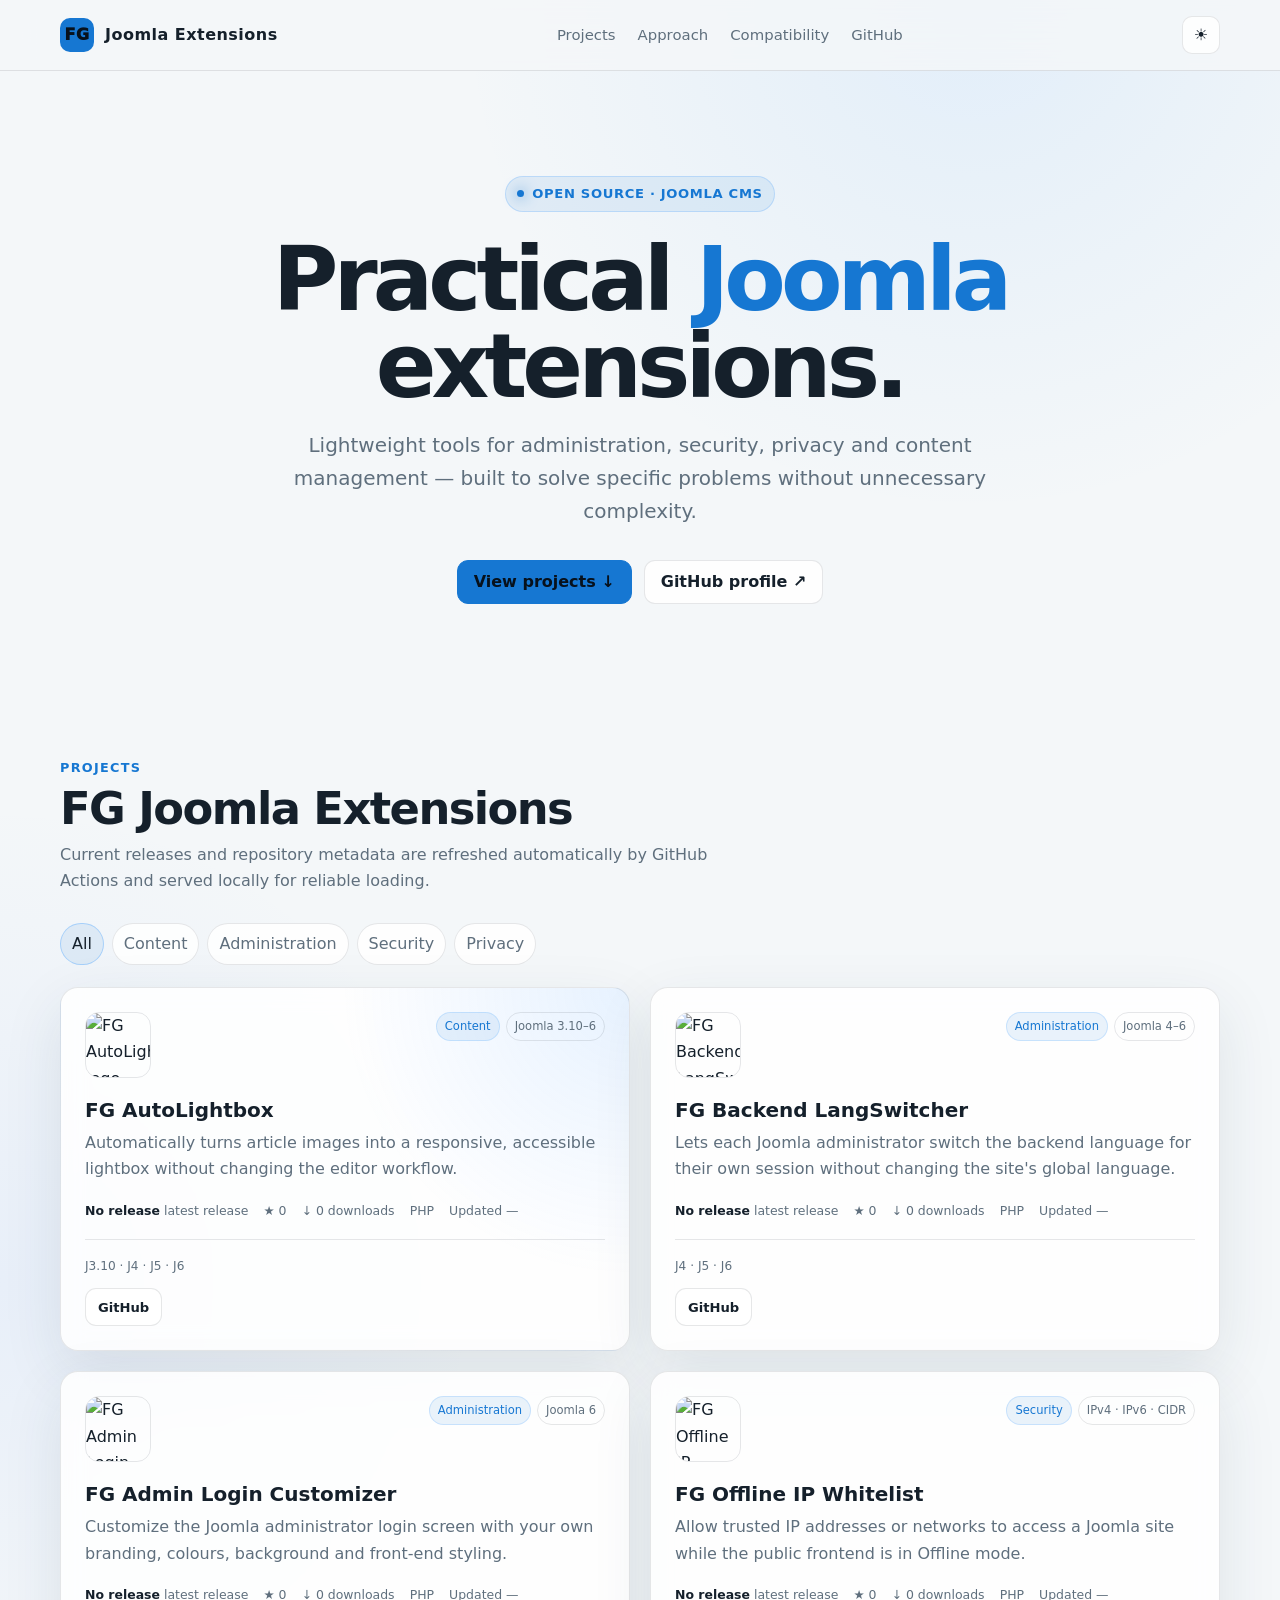
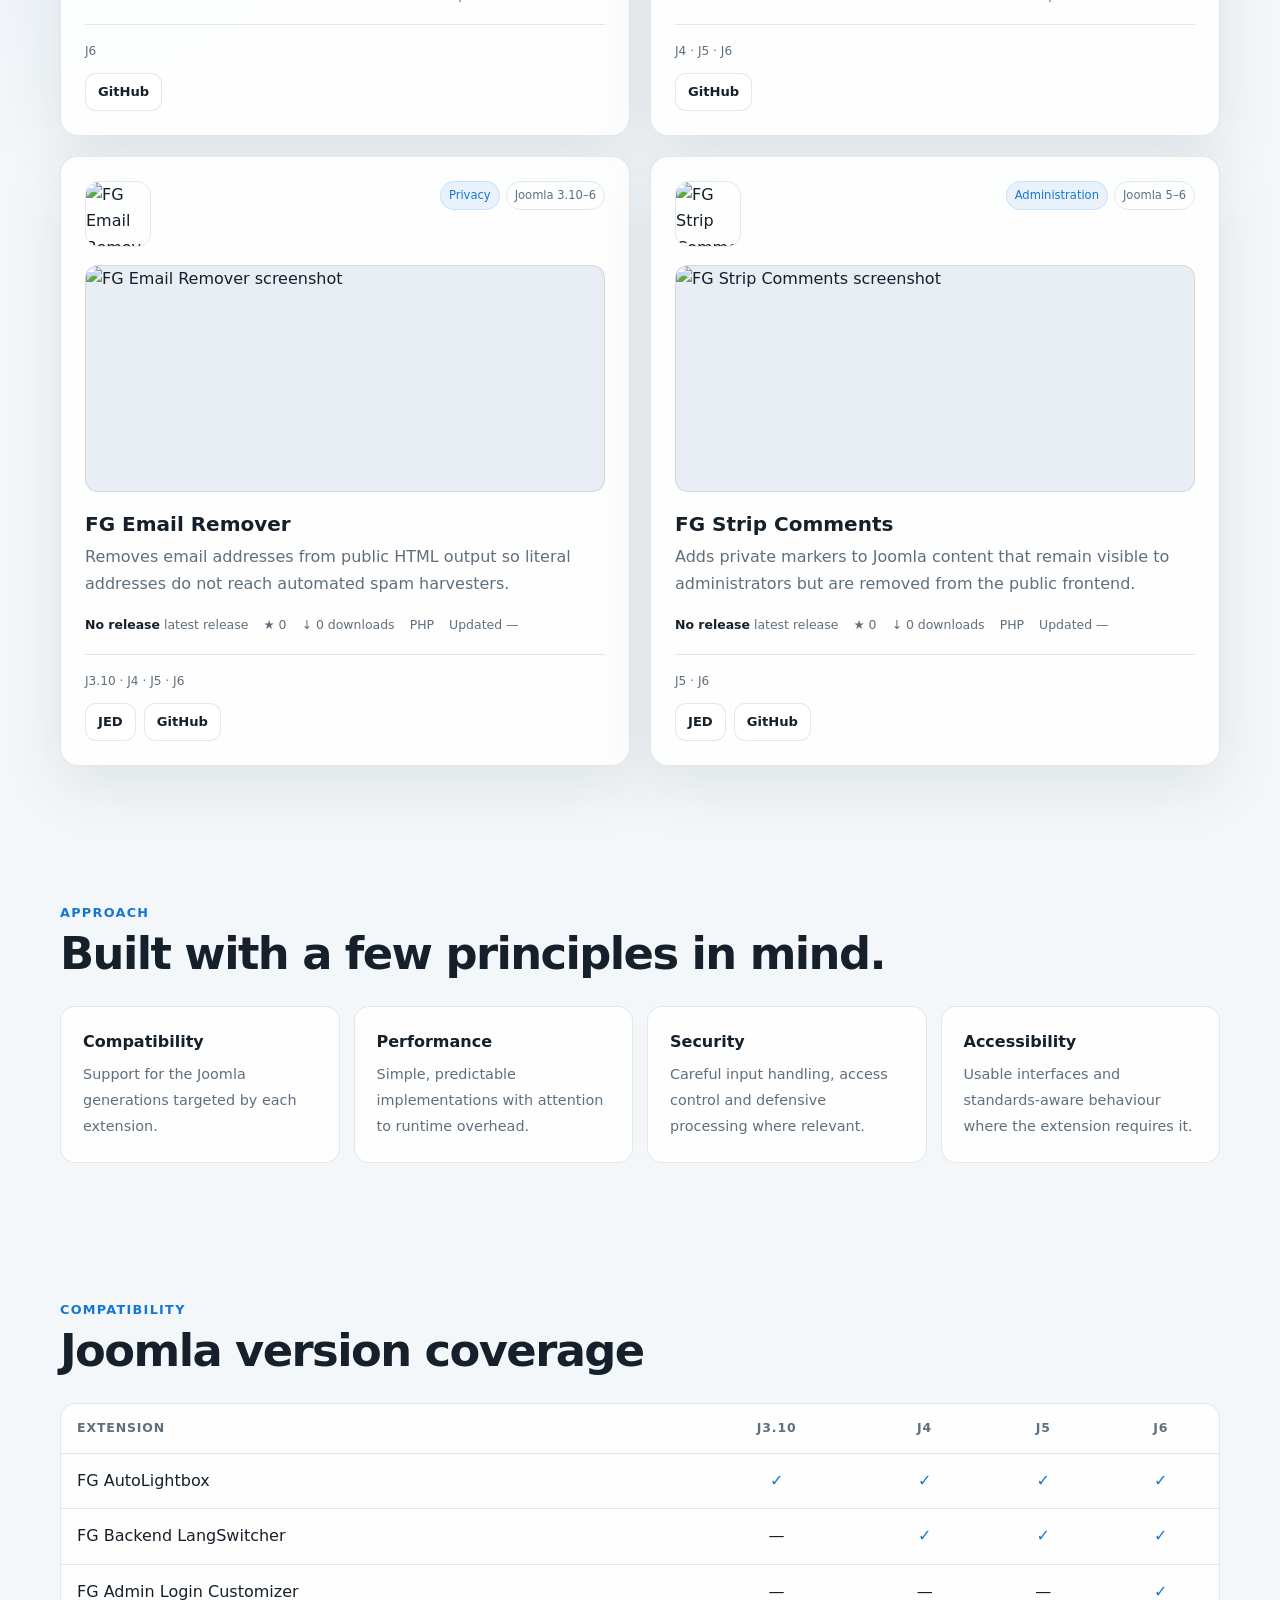
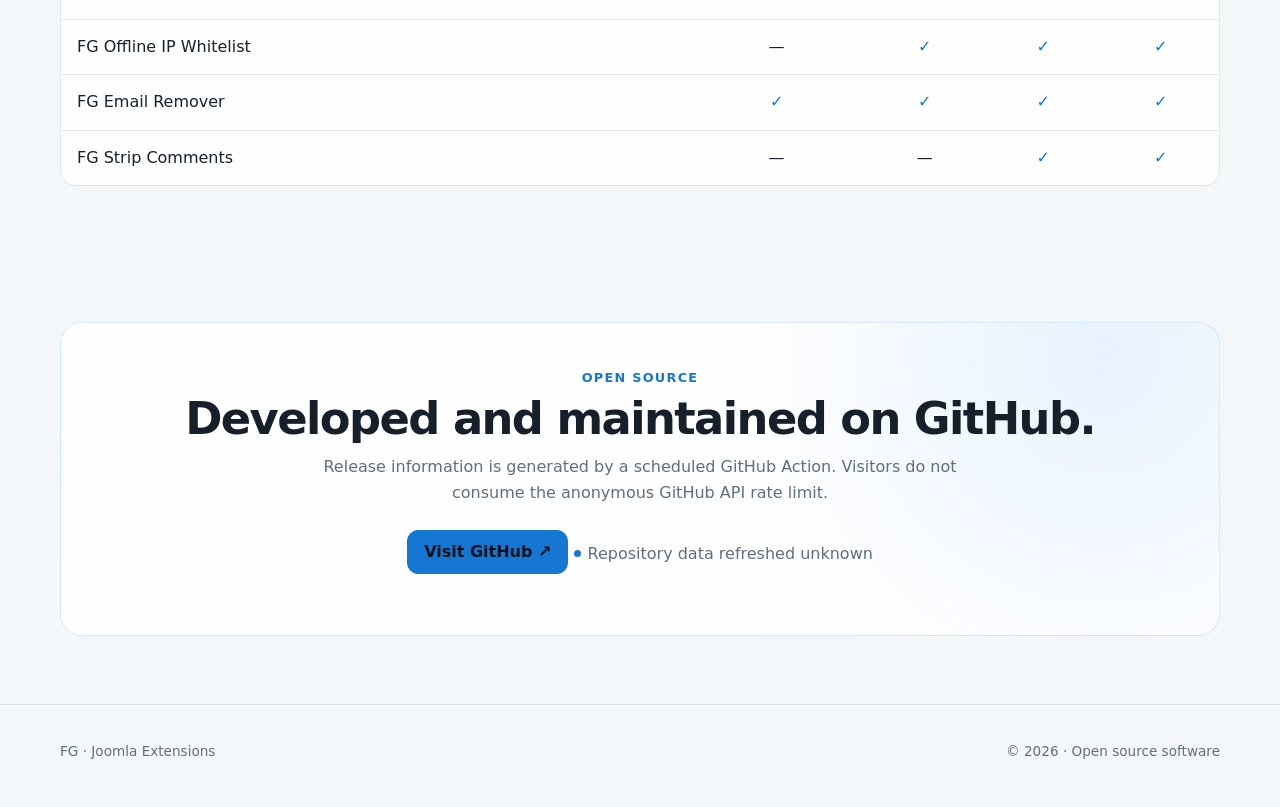
==== commit ff0f6a95: "add downloads count" ====
--- a/index.html
+++ b/index.html
@@ -34,7 +34,7 @@
   }
   </script>
 
-  <link rel="stylesheet" href="./assets/css/style.css?v=2.2">
+  <link rel="stylesheet" href="./assets/css/style.css?v=2.3">
 
 </head>
 
@@ -136,6 +136,6 @@
   </div>
 </footer>
 
-<script src="./assets/js/app.js?v=2.2" defer></script>
+<script src="./assets/js/app.js?v=2.3" defer></script>
 </body>
 </html>
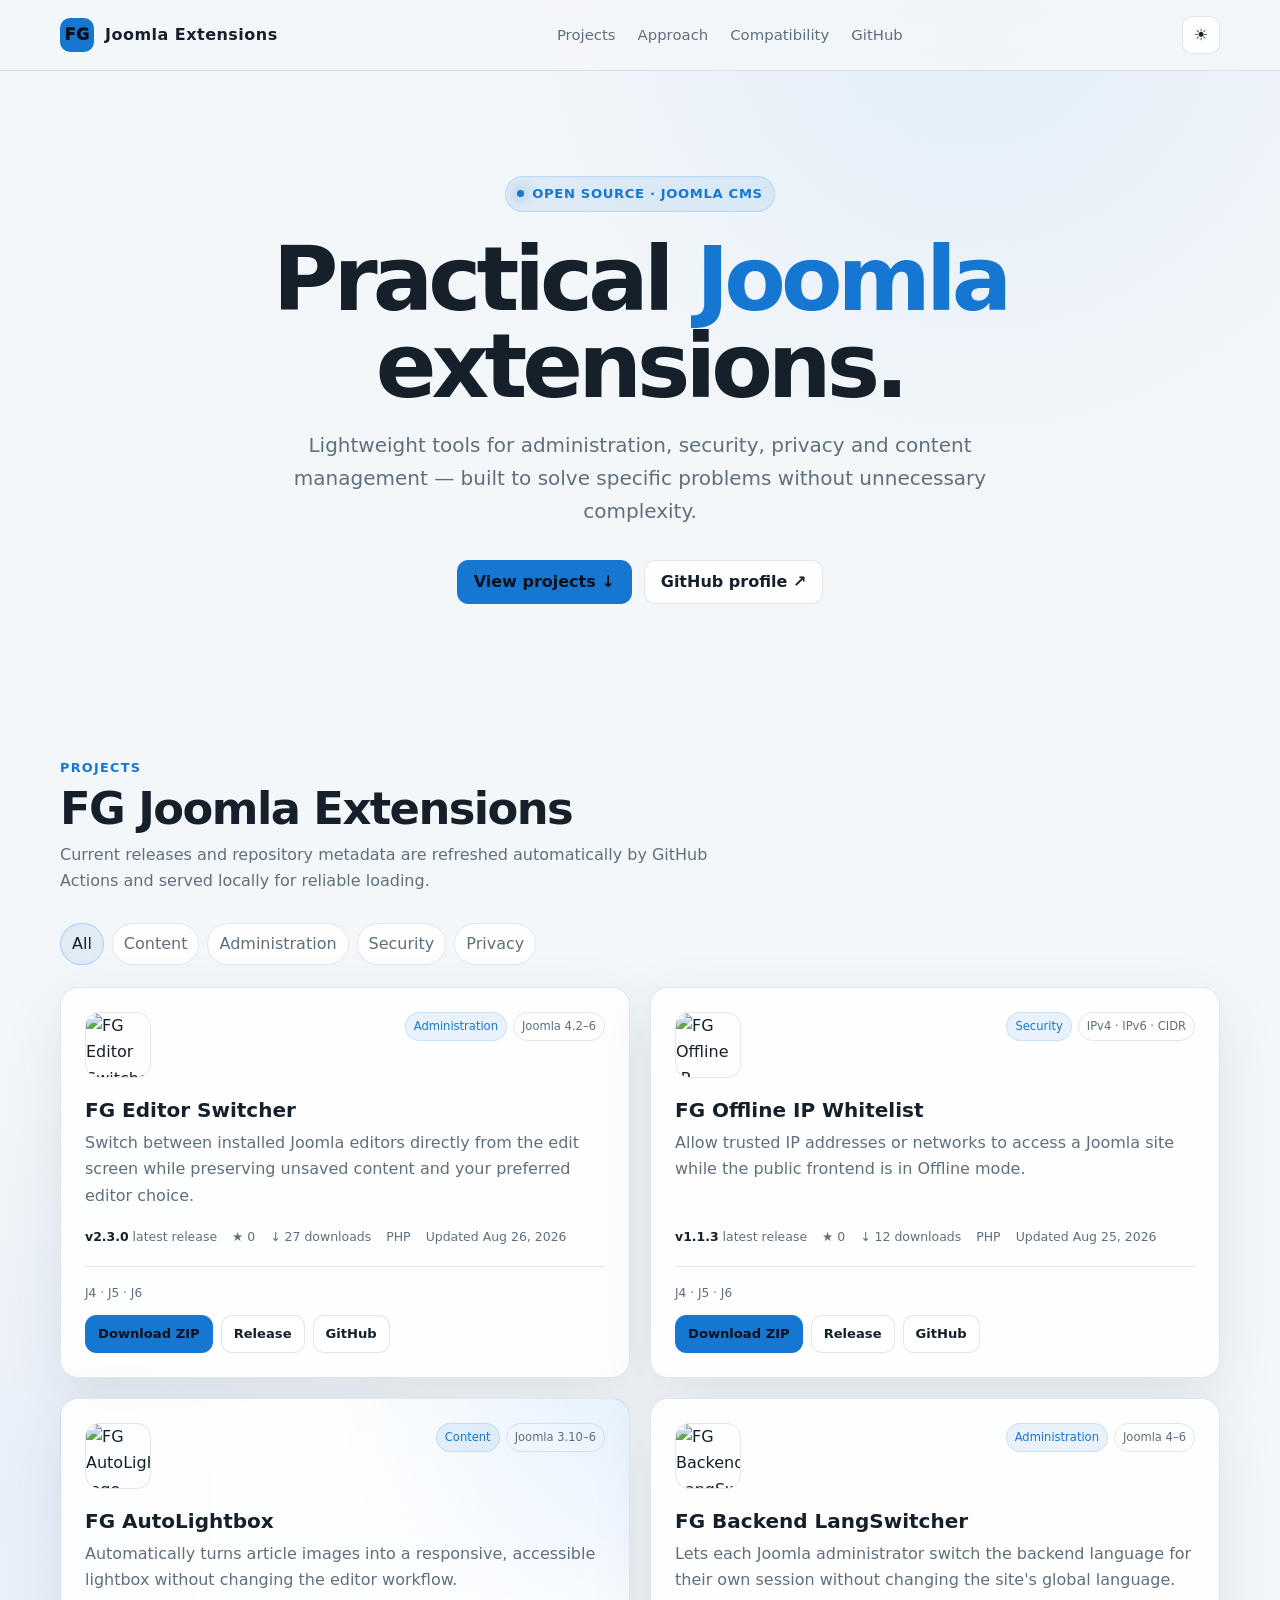
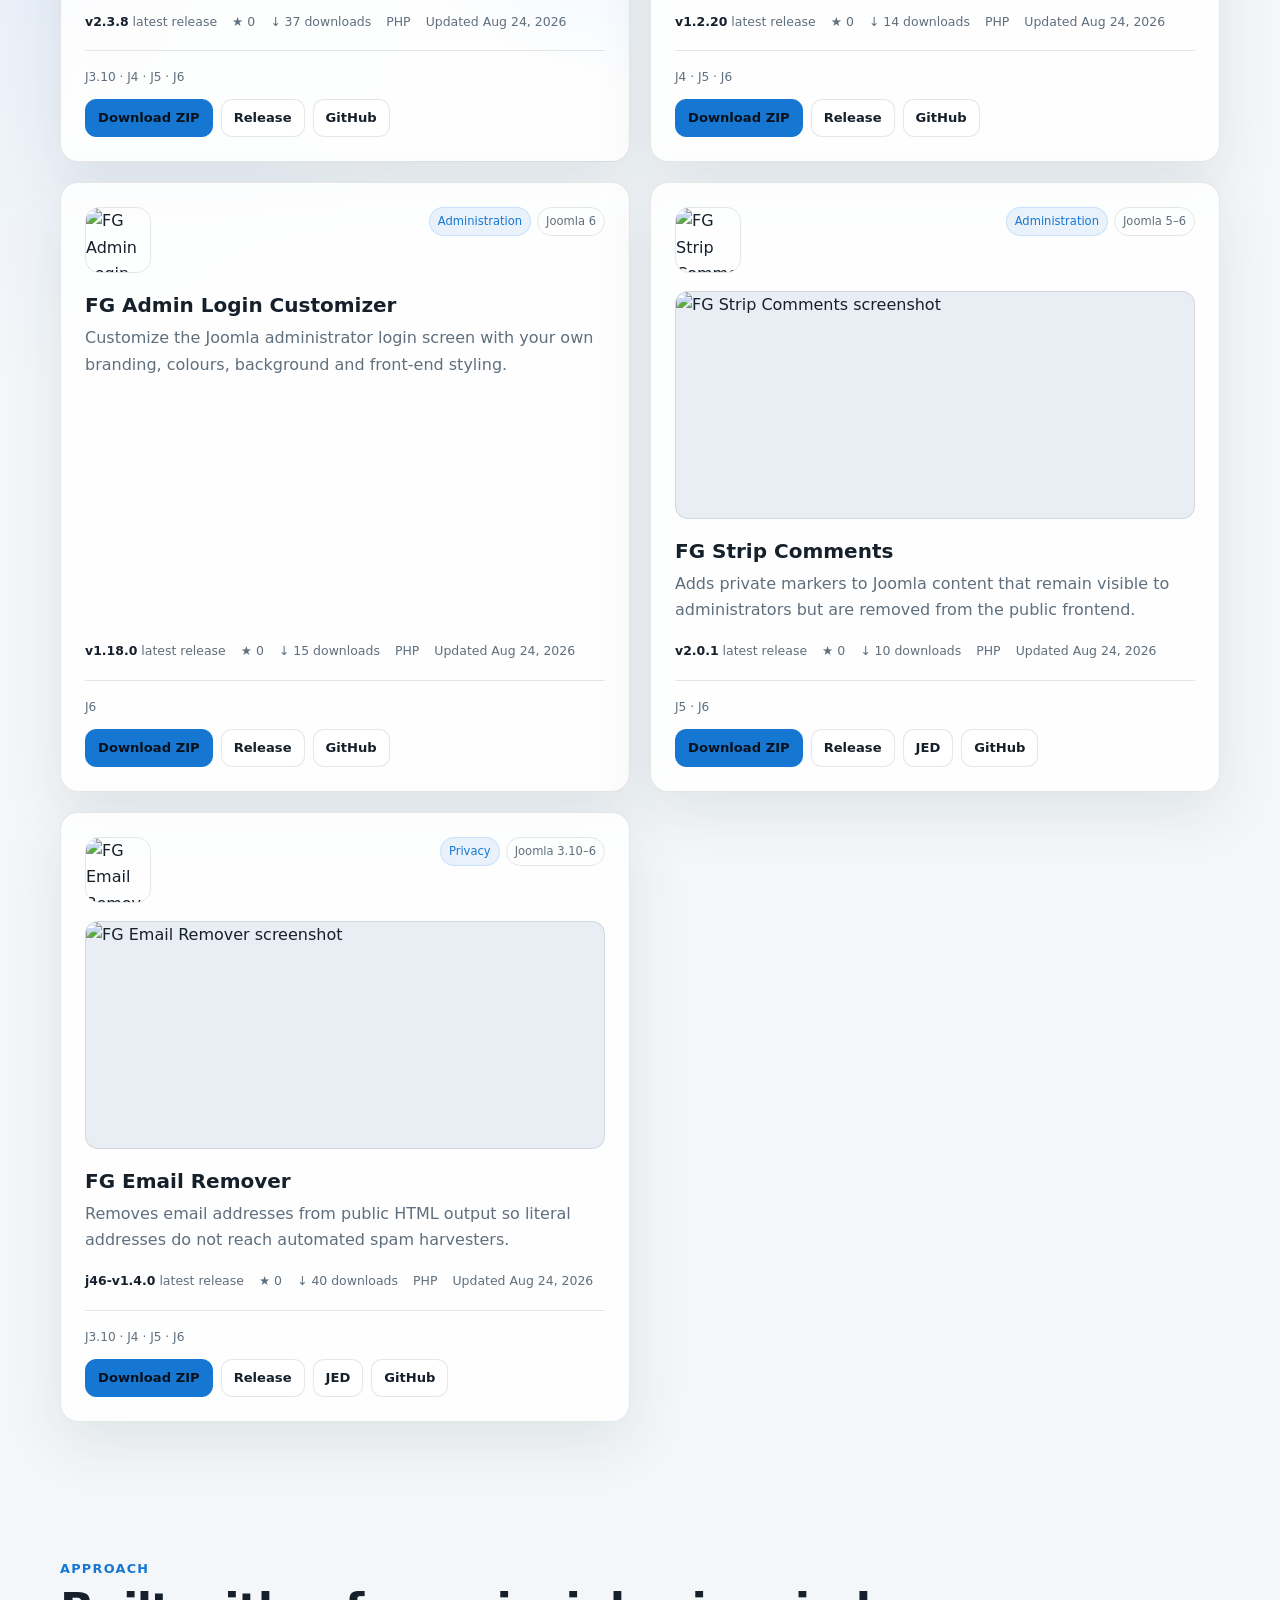
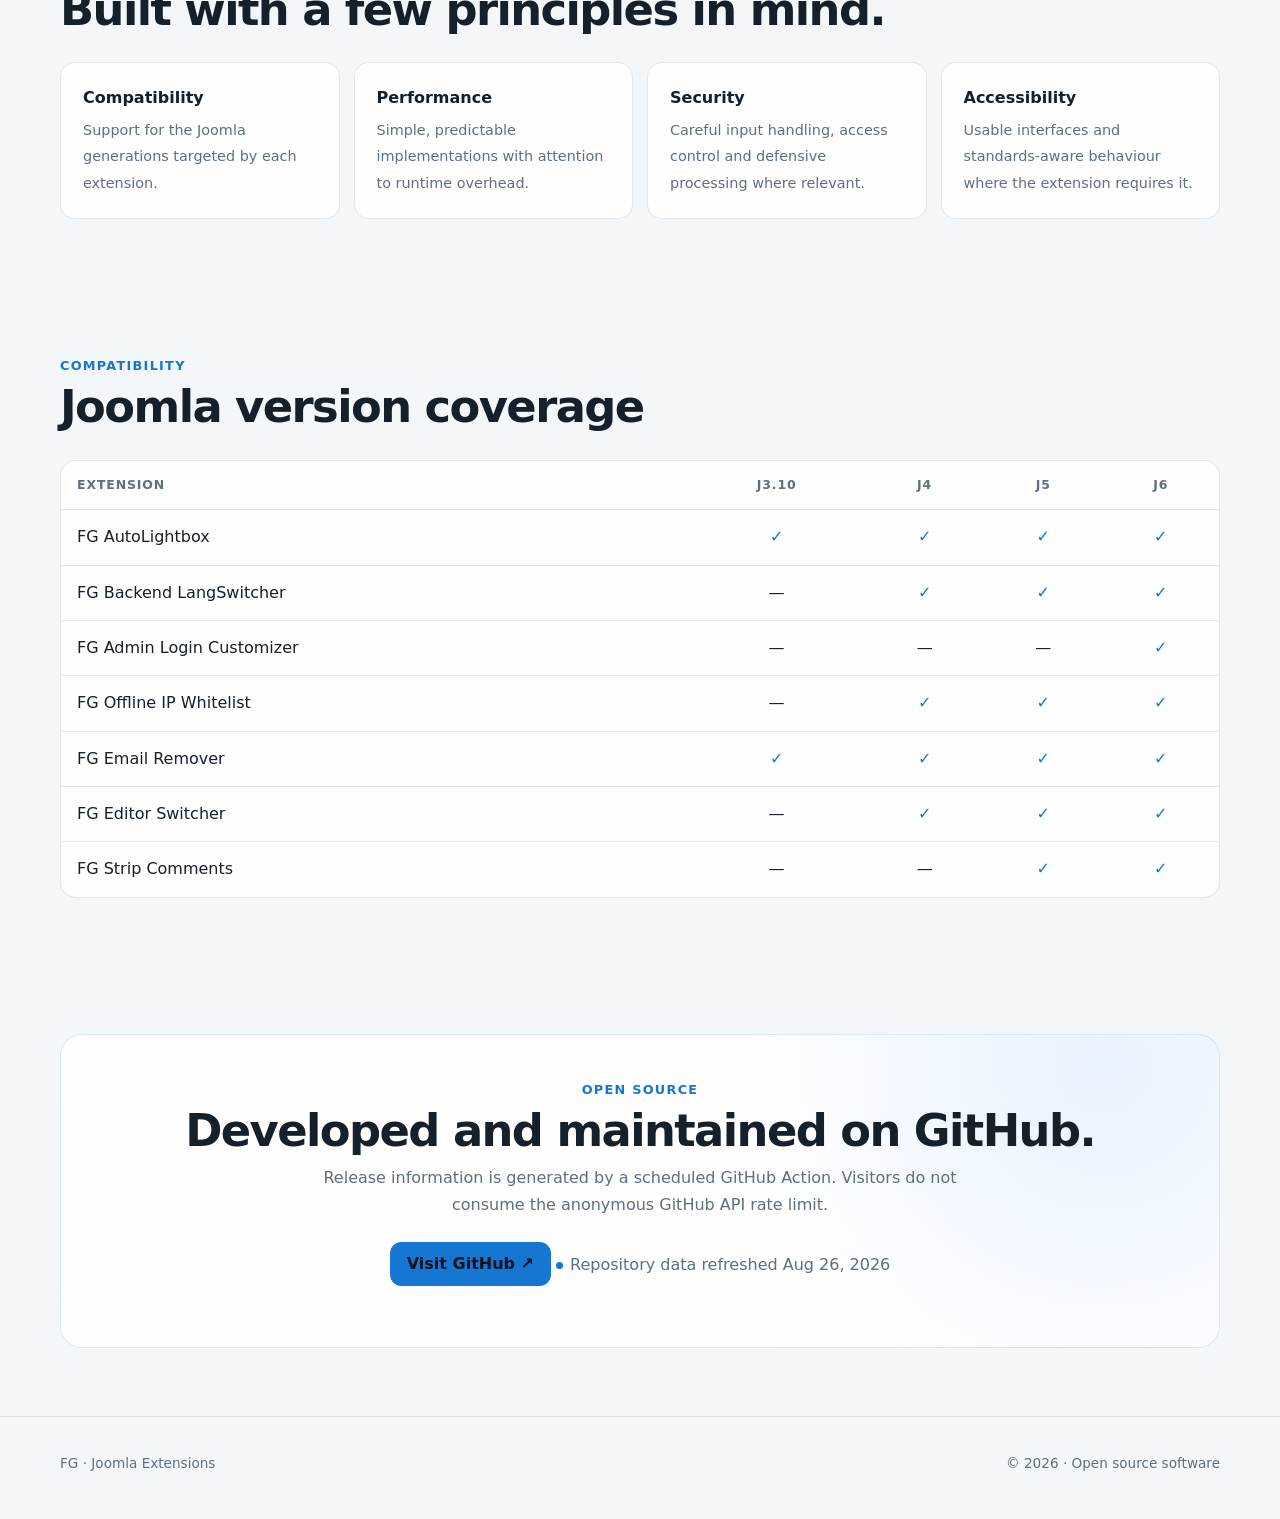
==== commit c5e17dcd: "Update index.html" ====
--- a/index.html
+++ b/index.html
@@ -136,6 +136,6 @@
   </div>
 </footer>
 
-<script src="./assets/js/app.js?v=2.3" defer></script>
+<script src="./assets/js/app.js?v=2.4" defer></script>
 </body>
 </html>
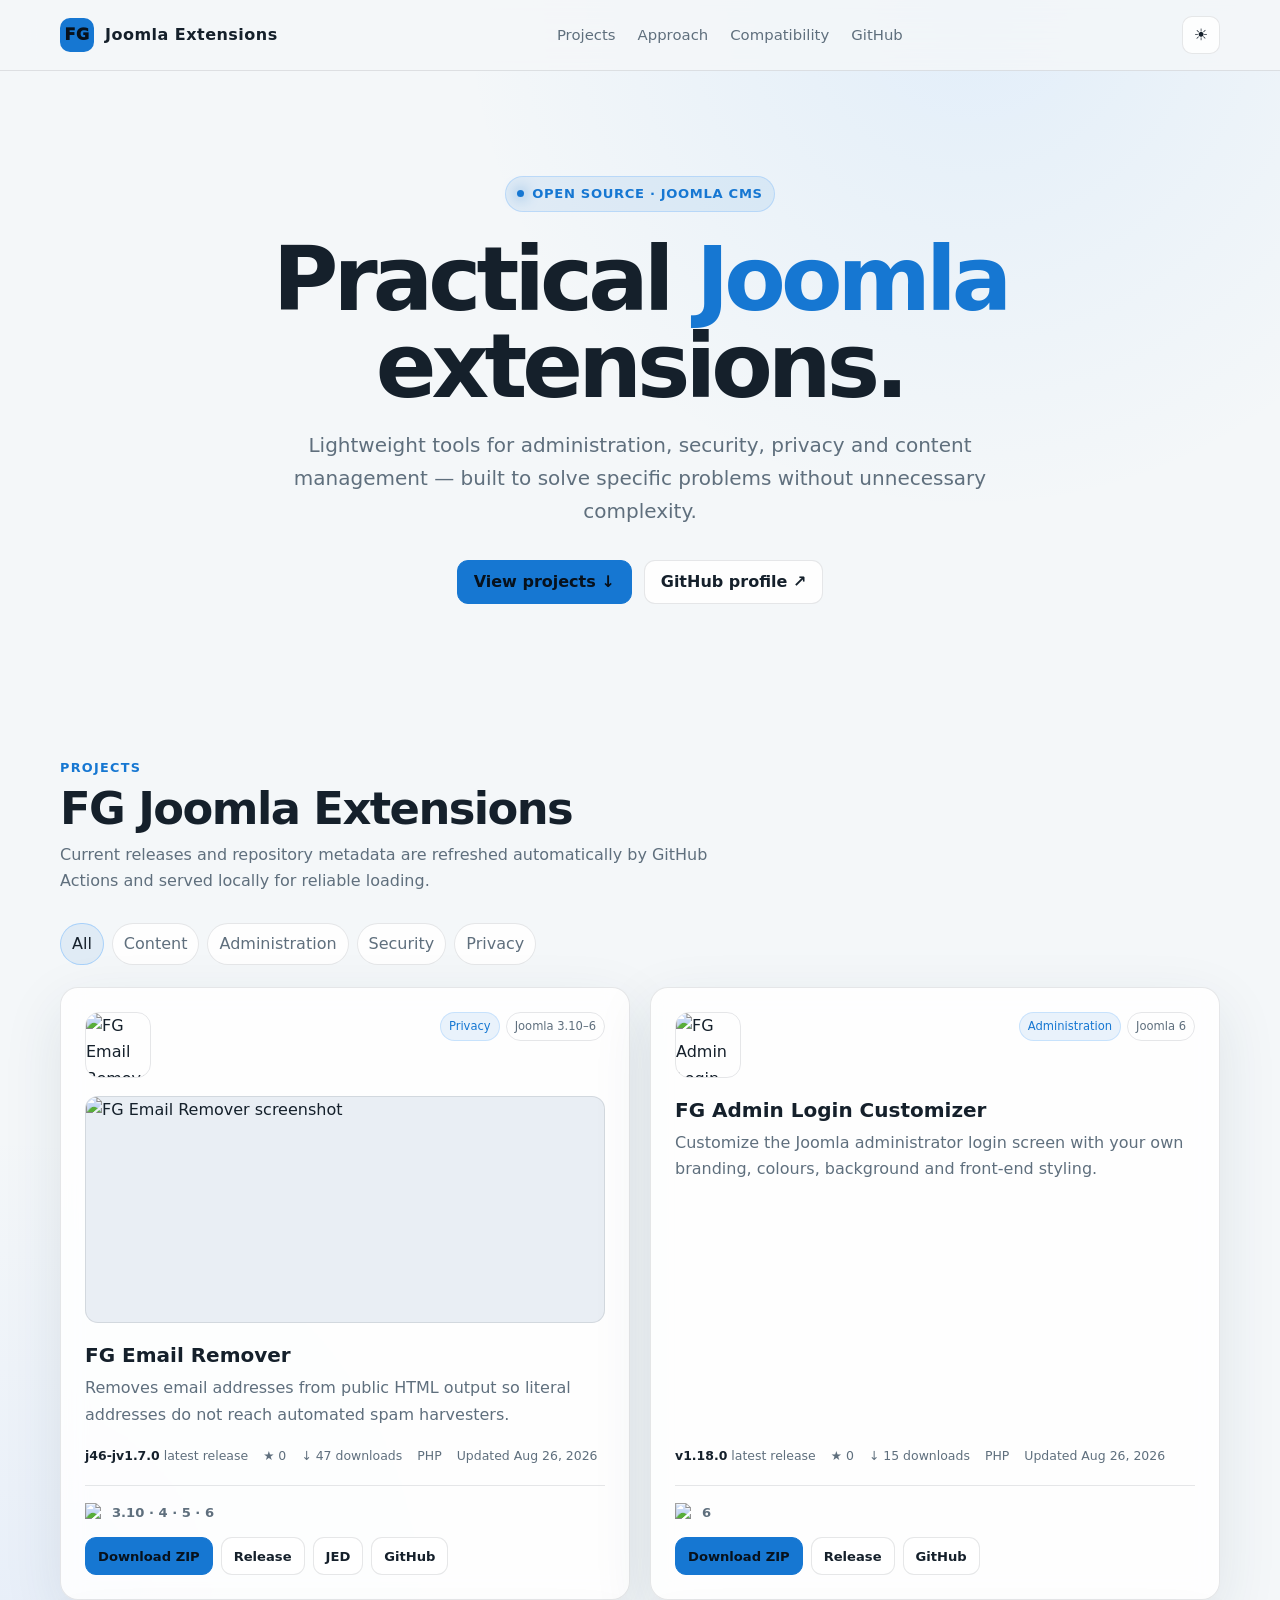
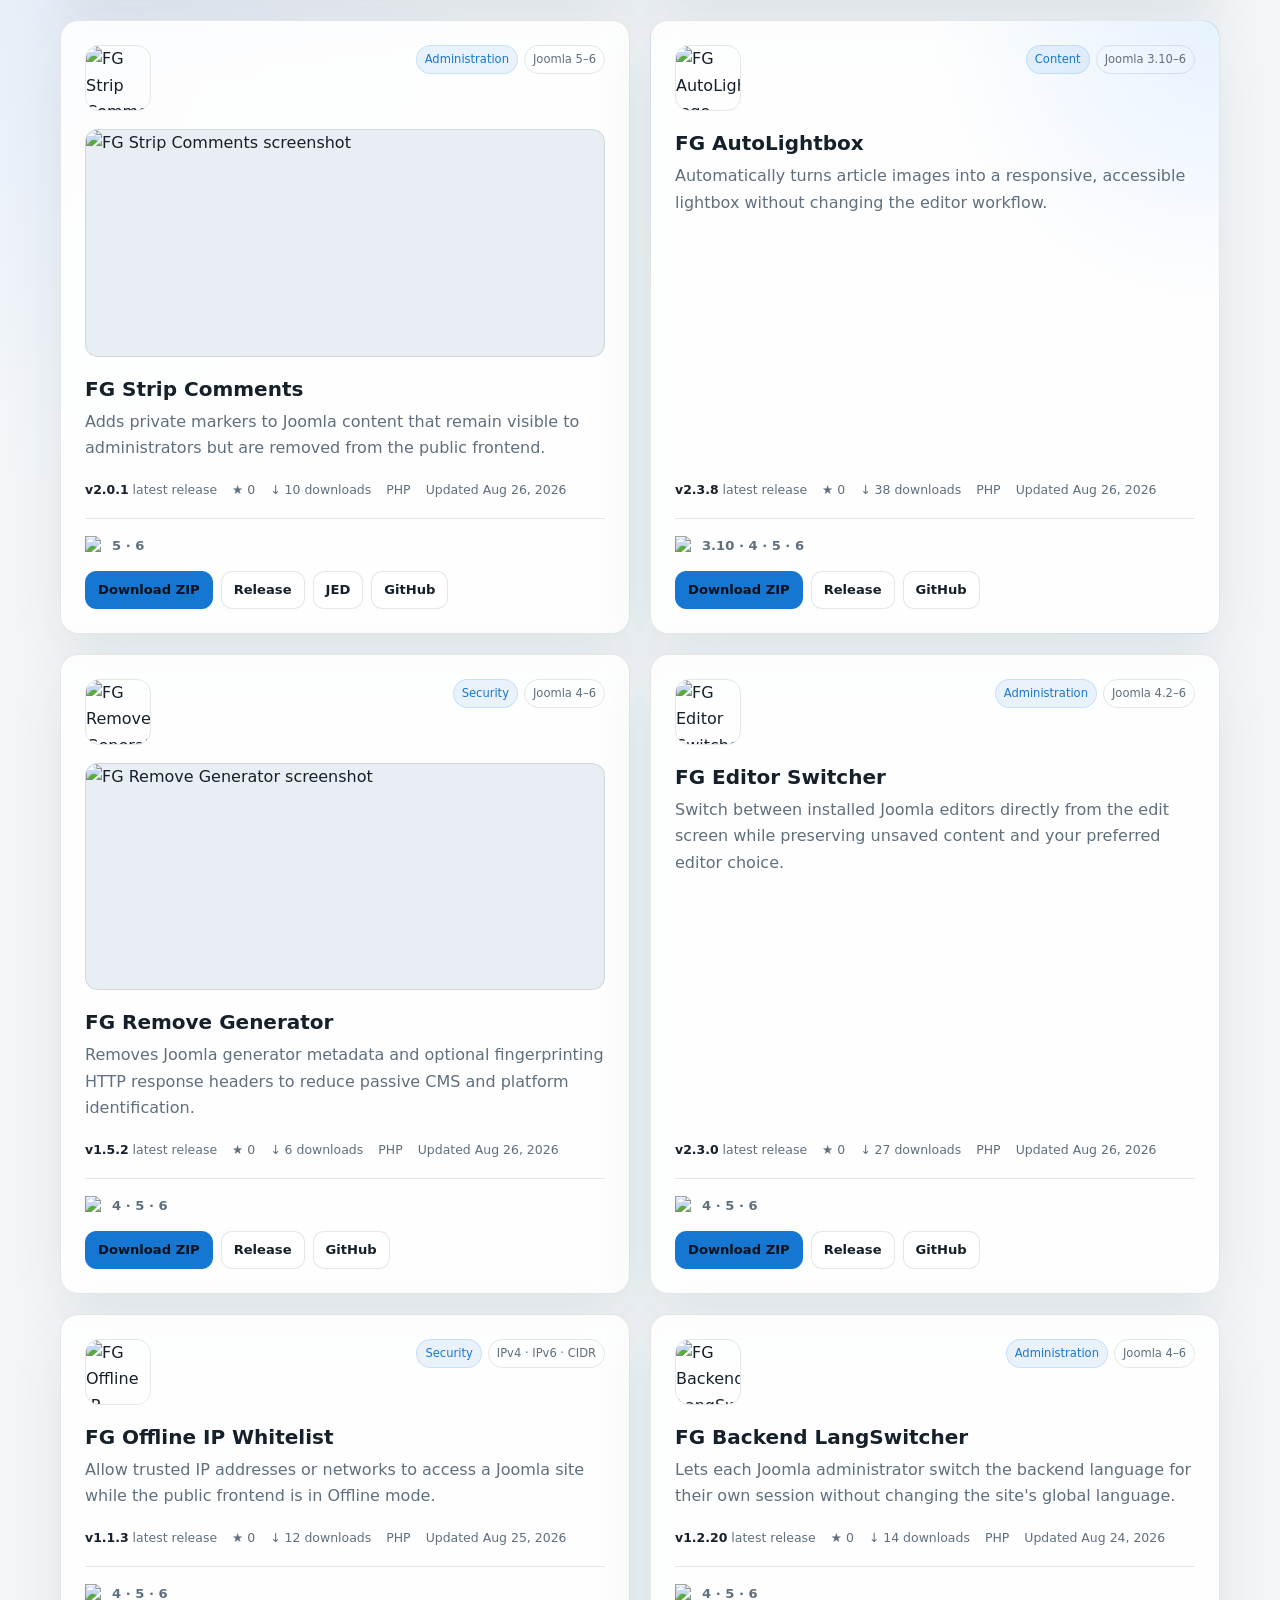
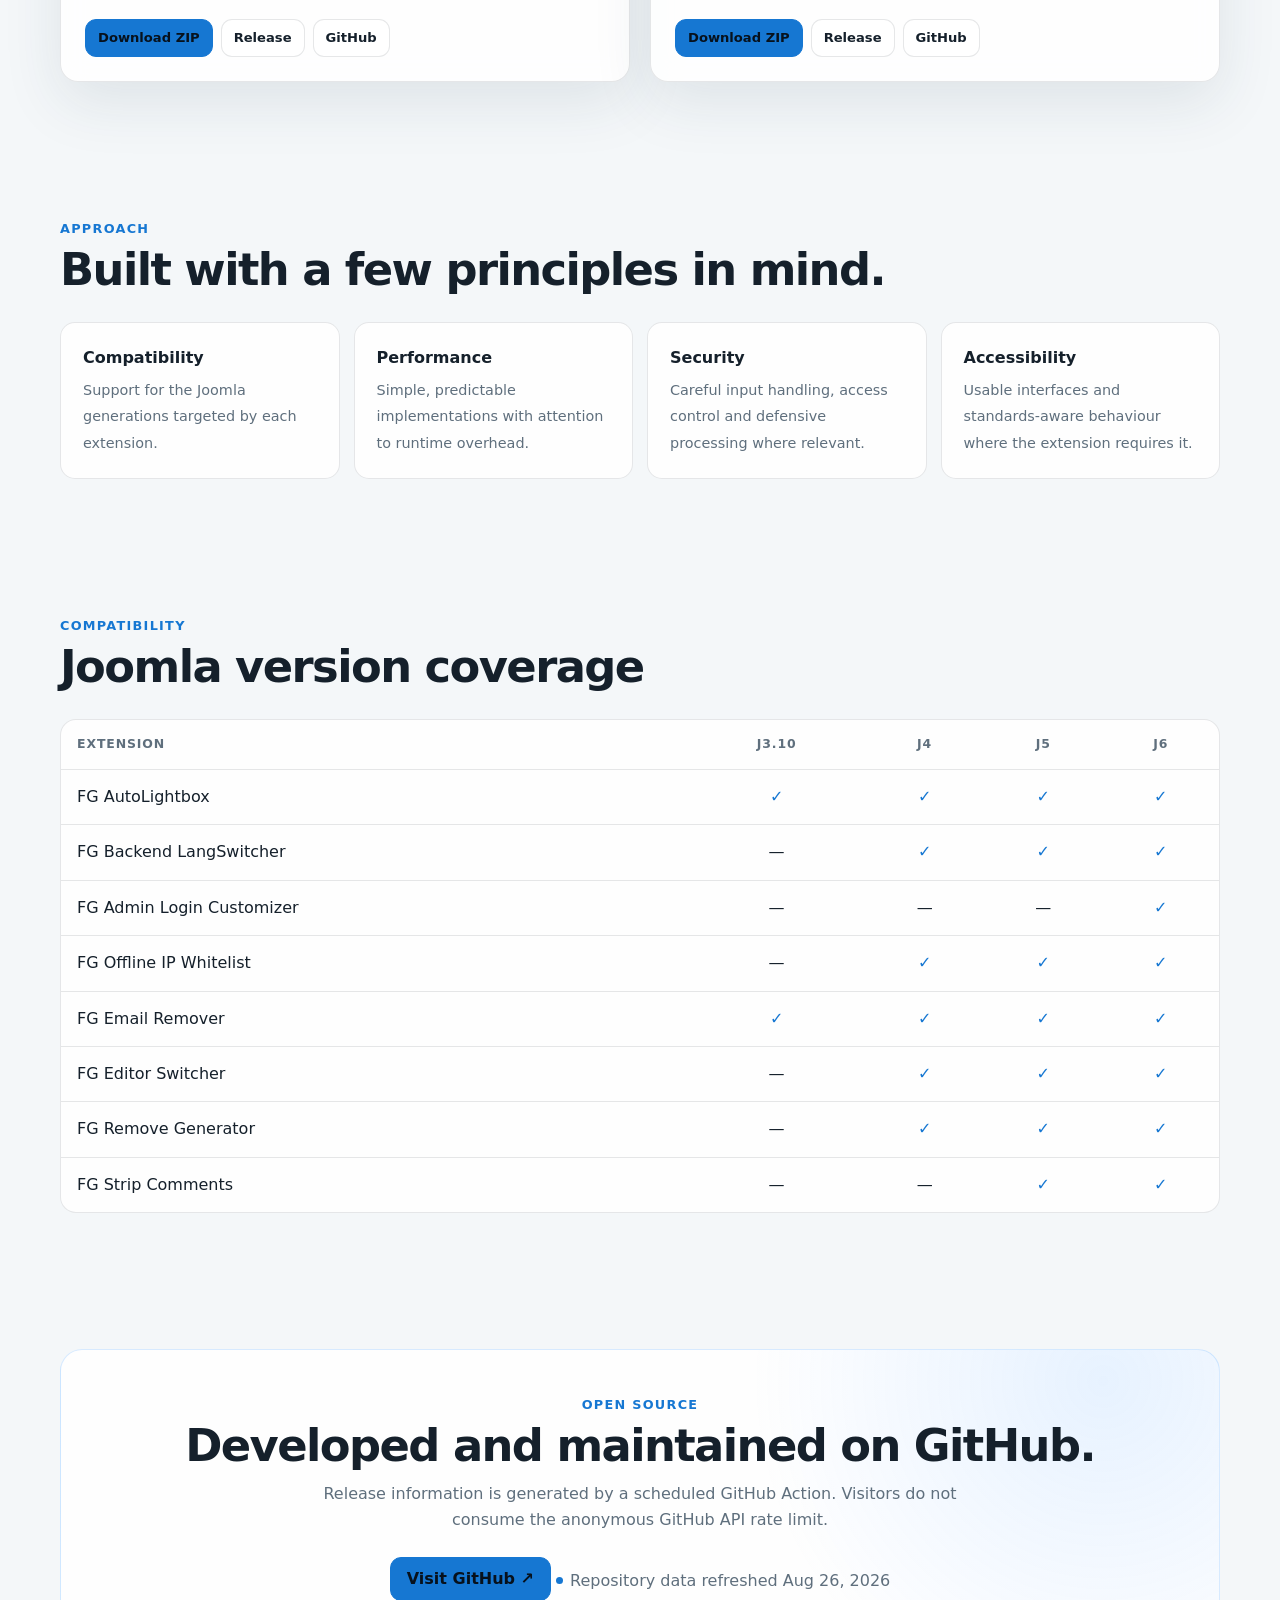
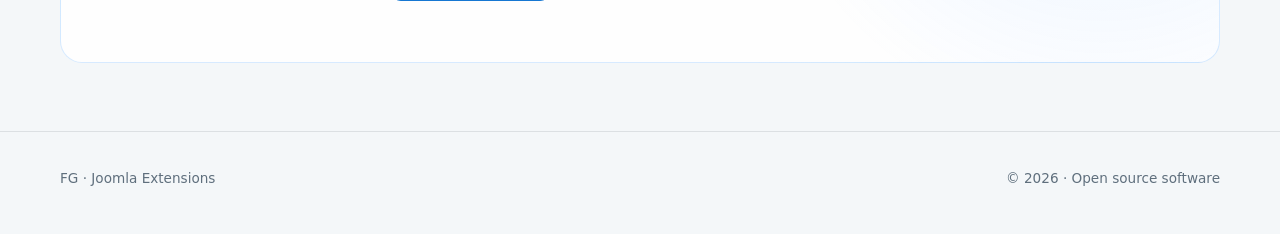
==== commit fed94f5e: "update style" ====
--- a/index.html
+++ b/index.html
@@ -34,7 +34,7 @@
   }
   </script>
 
-  <link rel="stylesheet" href="./assets/css/style.css?v=2.3">
+  <link rel="stylesheet" href="./assets/css/style.css?v=2.5">
 
 </head>
 
@@ -136,6 +136,6 @@
   </div>
 </footer>
 
-<script src="./assets/js/app.js?v=2.4" defer></script>
+<script src="./assets/js/app.js?v=2.5" defer></script>
 </body>
 </html>
--- a/assets/css/style.css
+++ b/assets/css/style.css
@@ -272,9 +272,21 @@
 
     .compat {
       width: 100%;
-      margin: 0 0 4px;
-      color: var(--muted);
-      font-size: .76rem;
+      margin: 0 0 6px;
+      display: flex;
+      align-items: center;
+      gap: 7px;
+      color: var(--muted);
+      font-size: .82rem;
+      font-weight: 650;
+    }
+
+    .joomla-compat-logo {
+      width: 20px;
+      height: 20px;
+      display: block;
+      flex: 0 0 auto;
+      object-fit: contain;
     }
 
     .principles { display: grid; grid-template-columns: repeat(4,1fr); gap: 14px; }
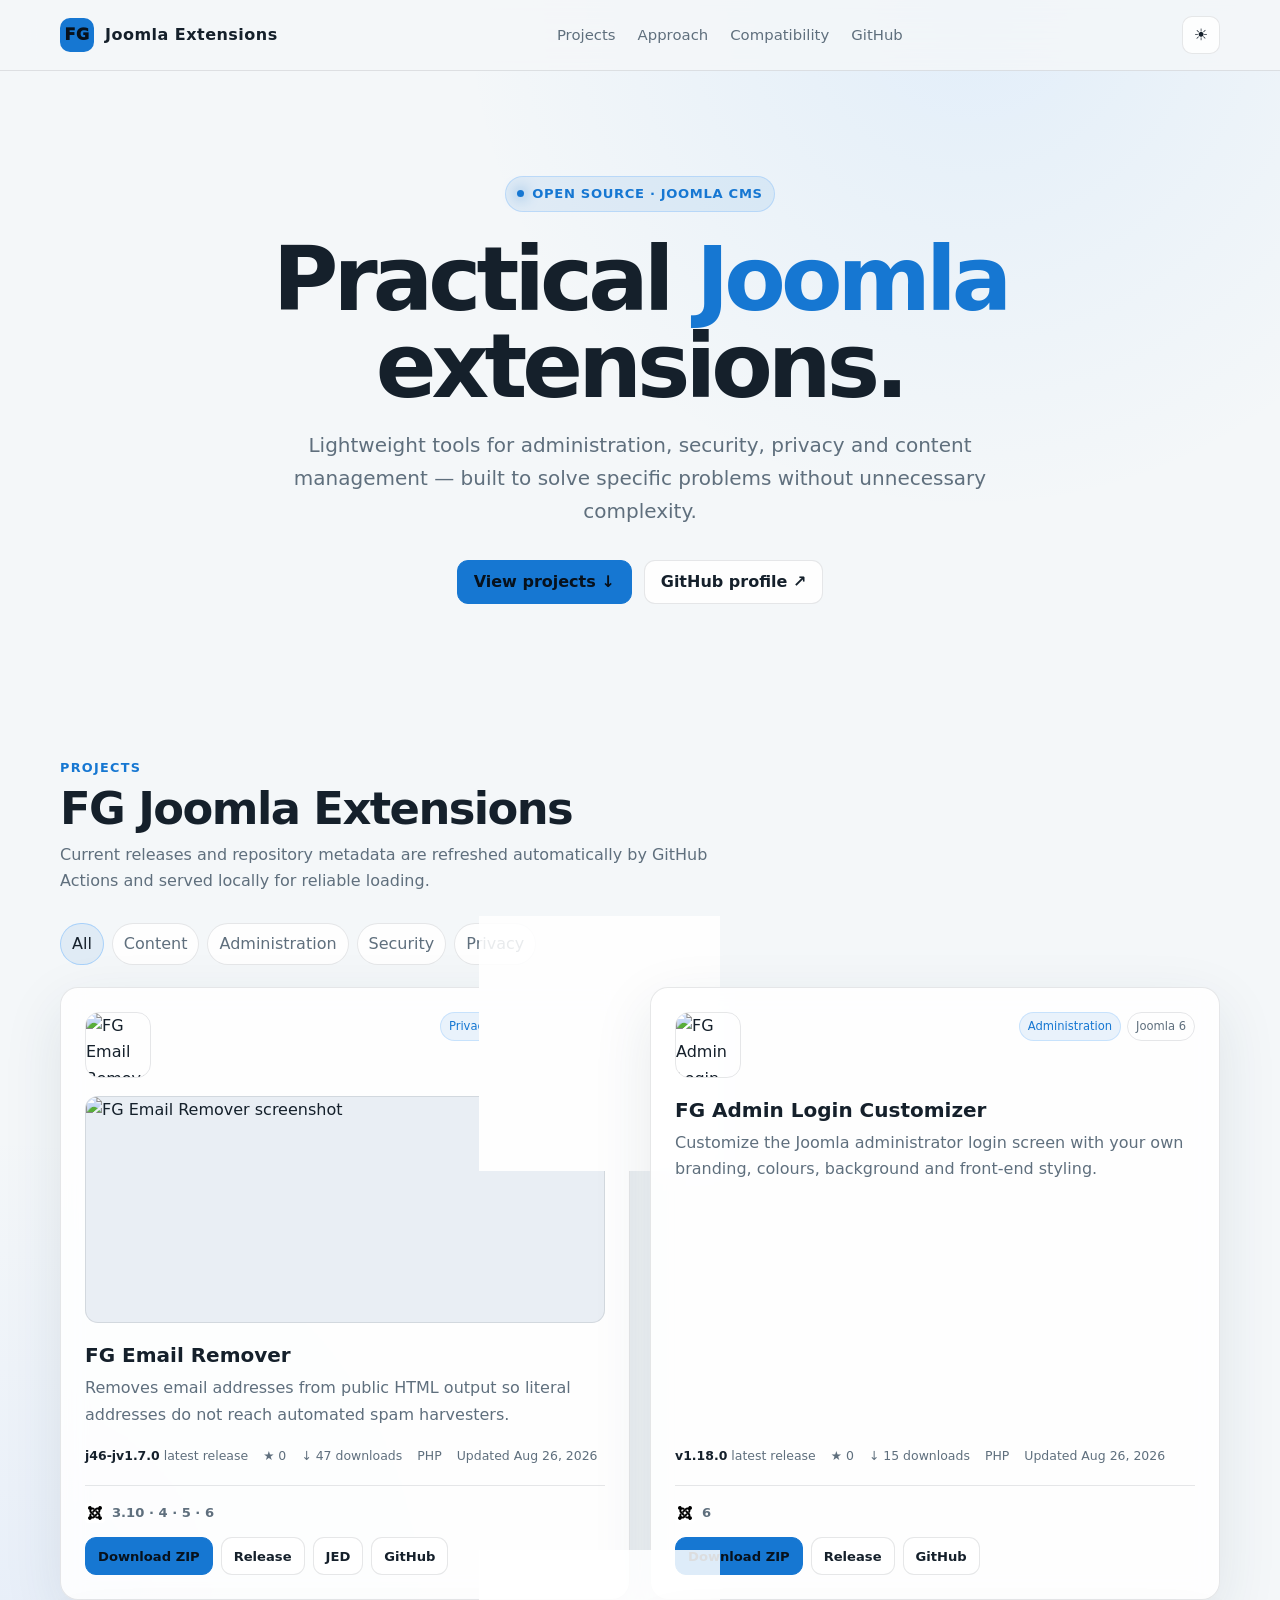
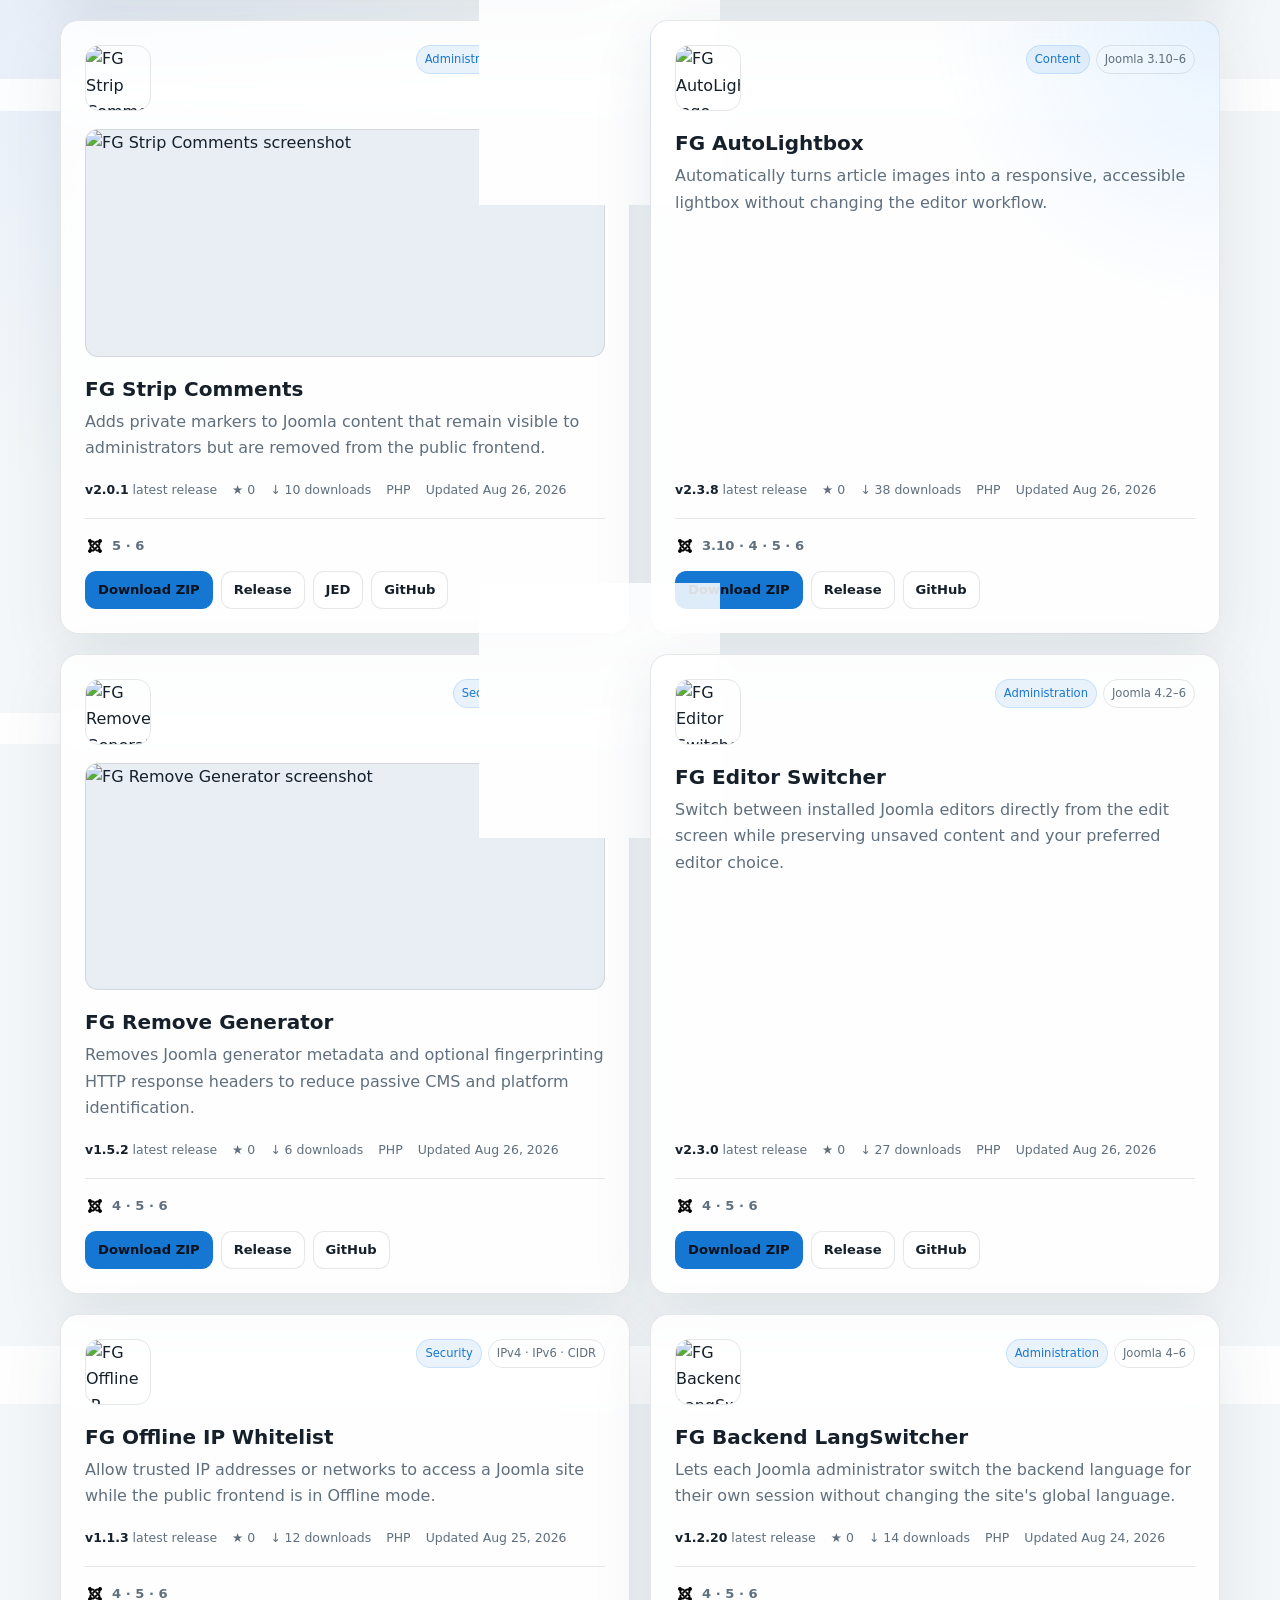
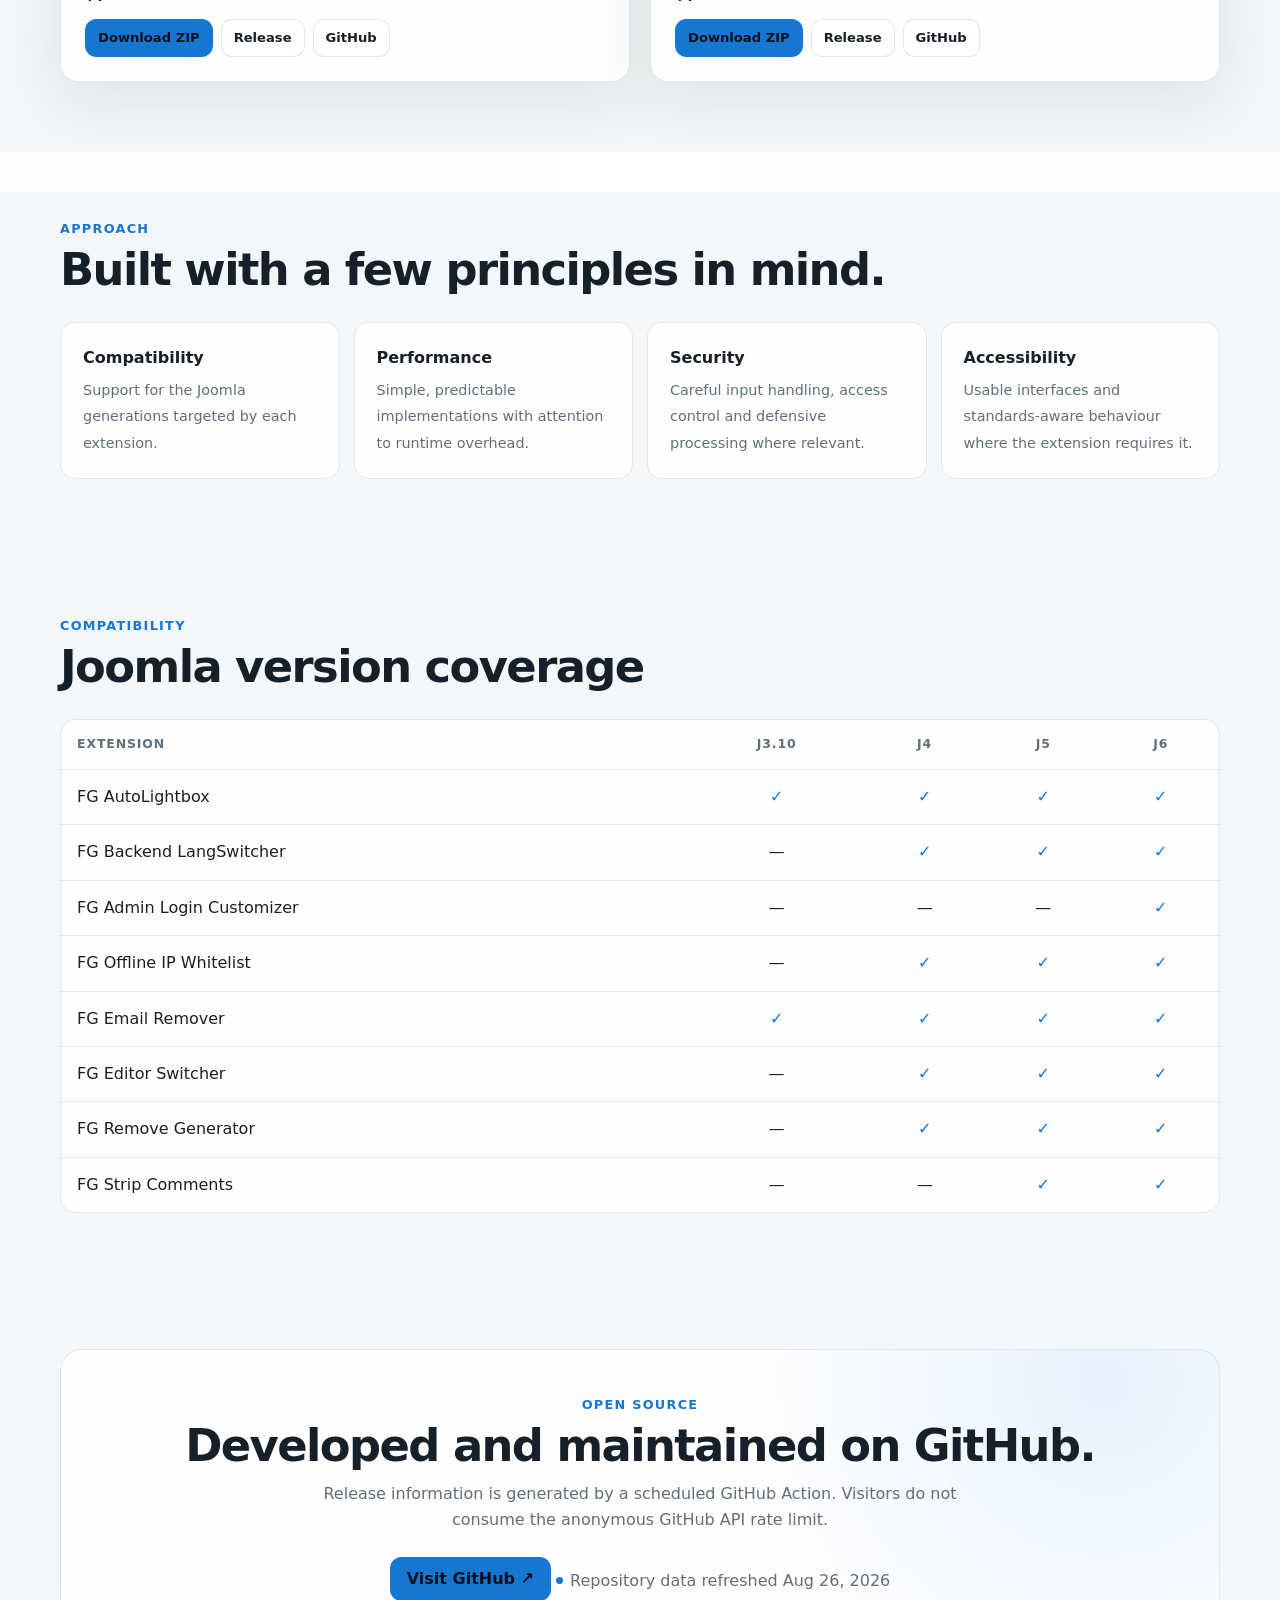
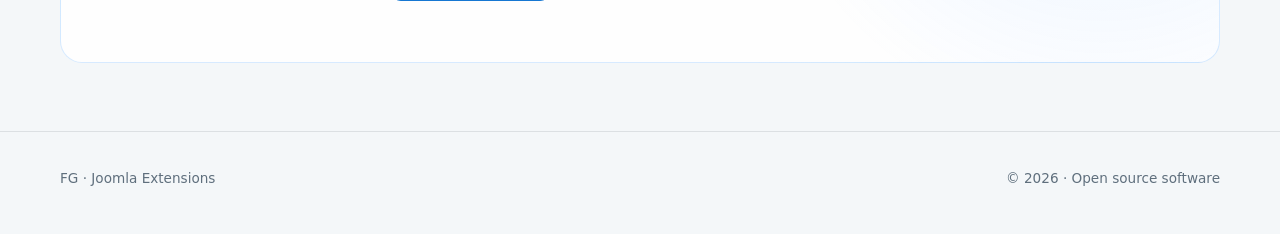
==== commit fa440825: "add joomla logo" ====
--- a/index.html
+++ b/index.html
@@ -34,7 +34,7 @@
   }
   </script>
 
-  <link rel="stylesheet" href="./assets/css/style.css?v=2.5">
+  <link rel="stylesheet" href="./assets/css/style.css?v=2.6">
 
 </head>
 
@@ -136,6 +136,6 @@
   </div>
 </footer>
 
-<script src="./assets/js/app.js?v=2.5" defer></script>
+<script src="./assets/js/app.js?v=2.6" defer></script>
 </body>
 </html>
--- a/assets/css/style.css
+++ b/assets/css/style.css
@@ -287,6 +287,9 @@
       display: block;
       flex: 0 0 auto;
       object-fit: contain;
+      padding: 2px;
+      border-radius: 4px;
+      background: rgba(255,255,255,.92);
     }
 
     .principles { display: grid; grid-template-columns: repeat(4,1fr); gap: 14px; }
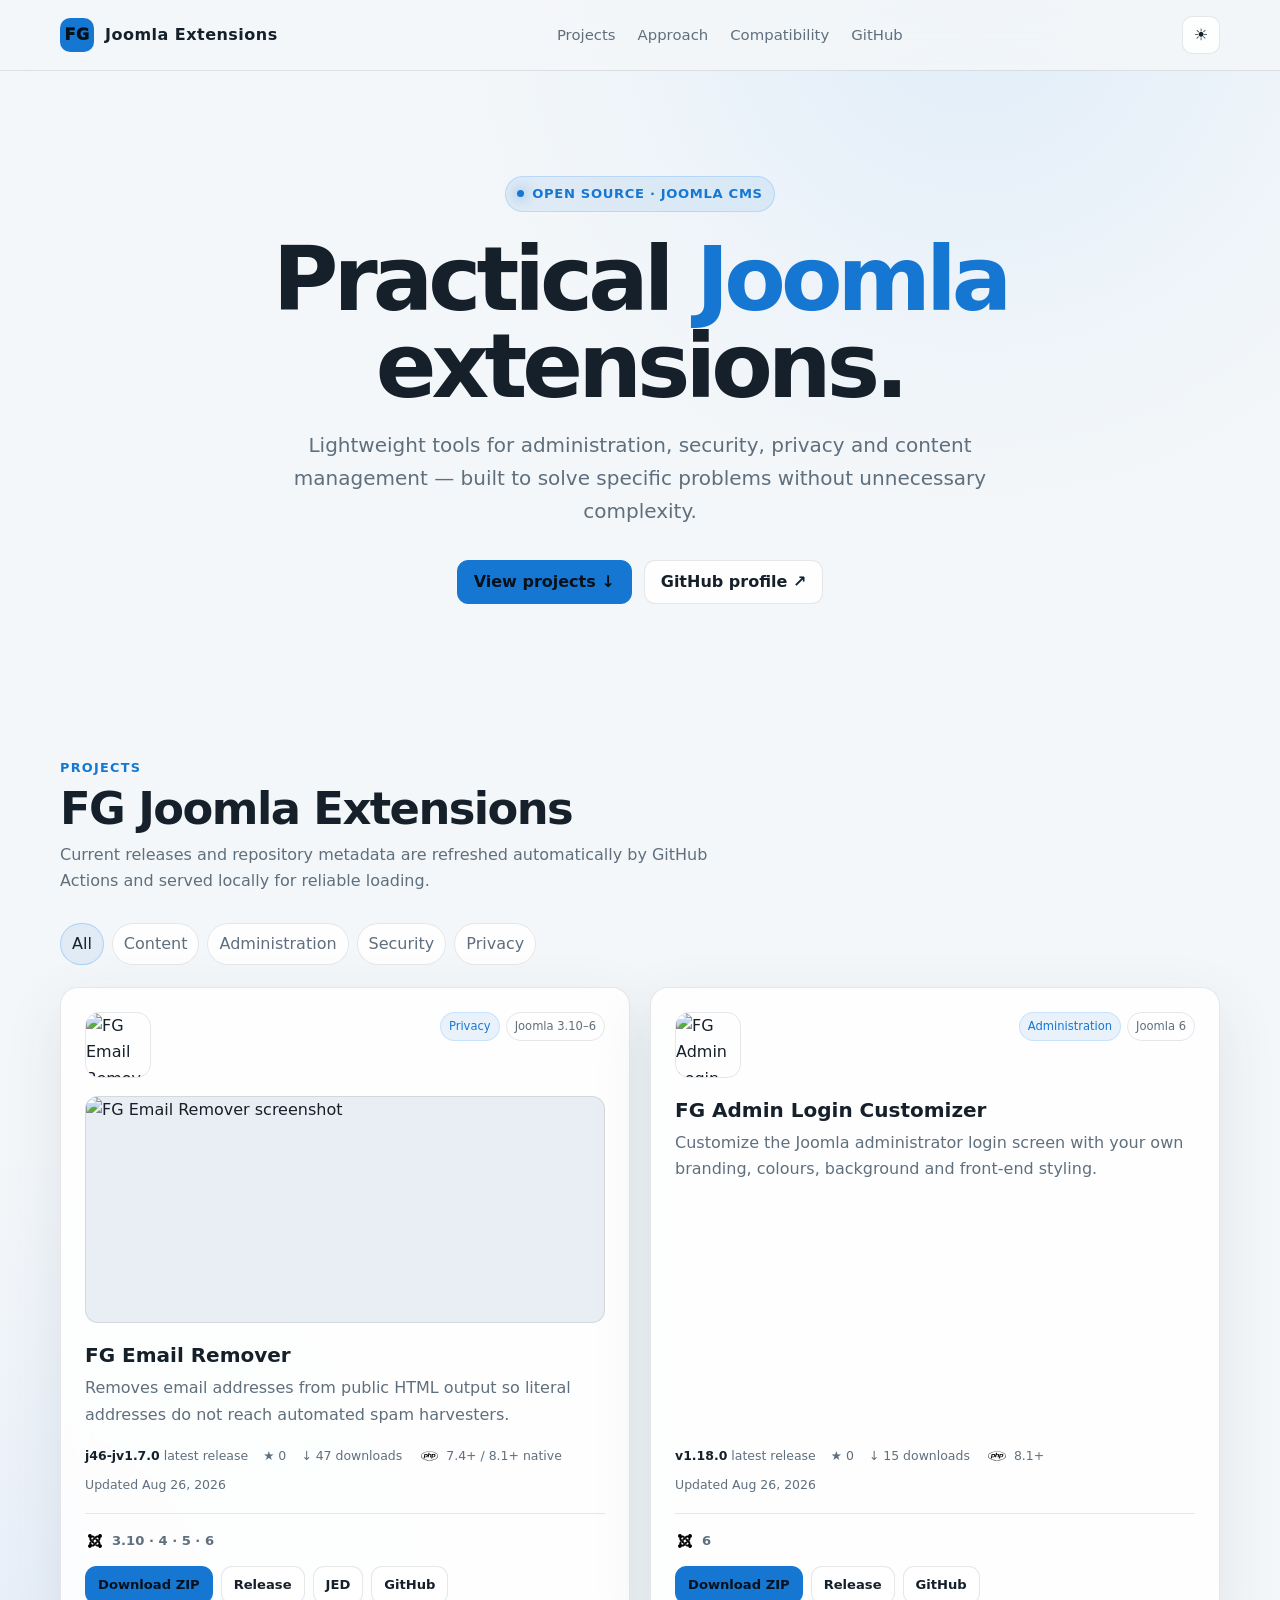
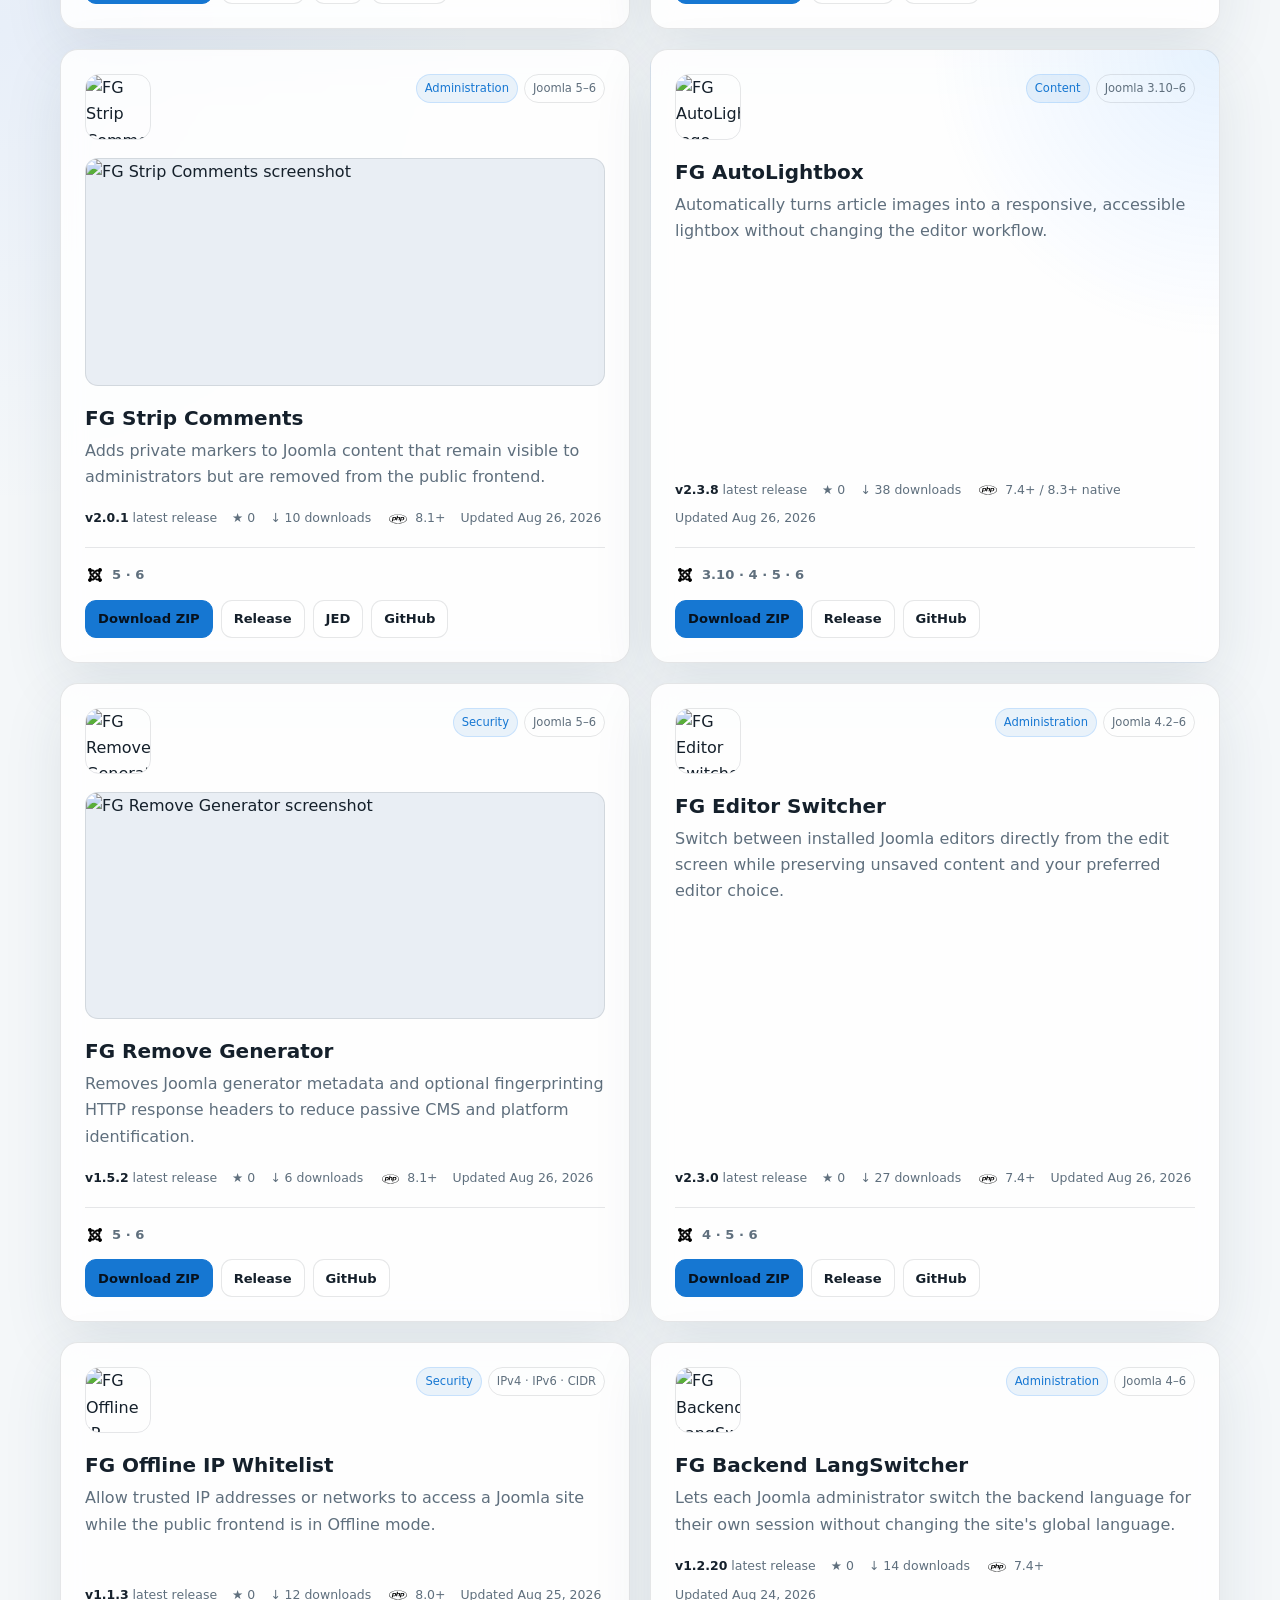
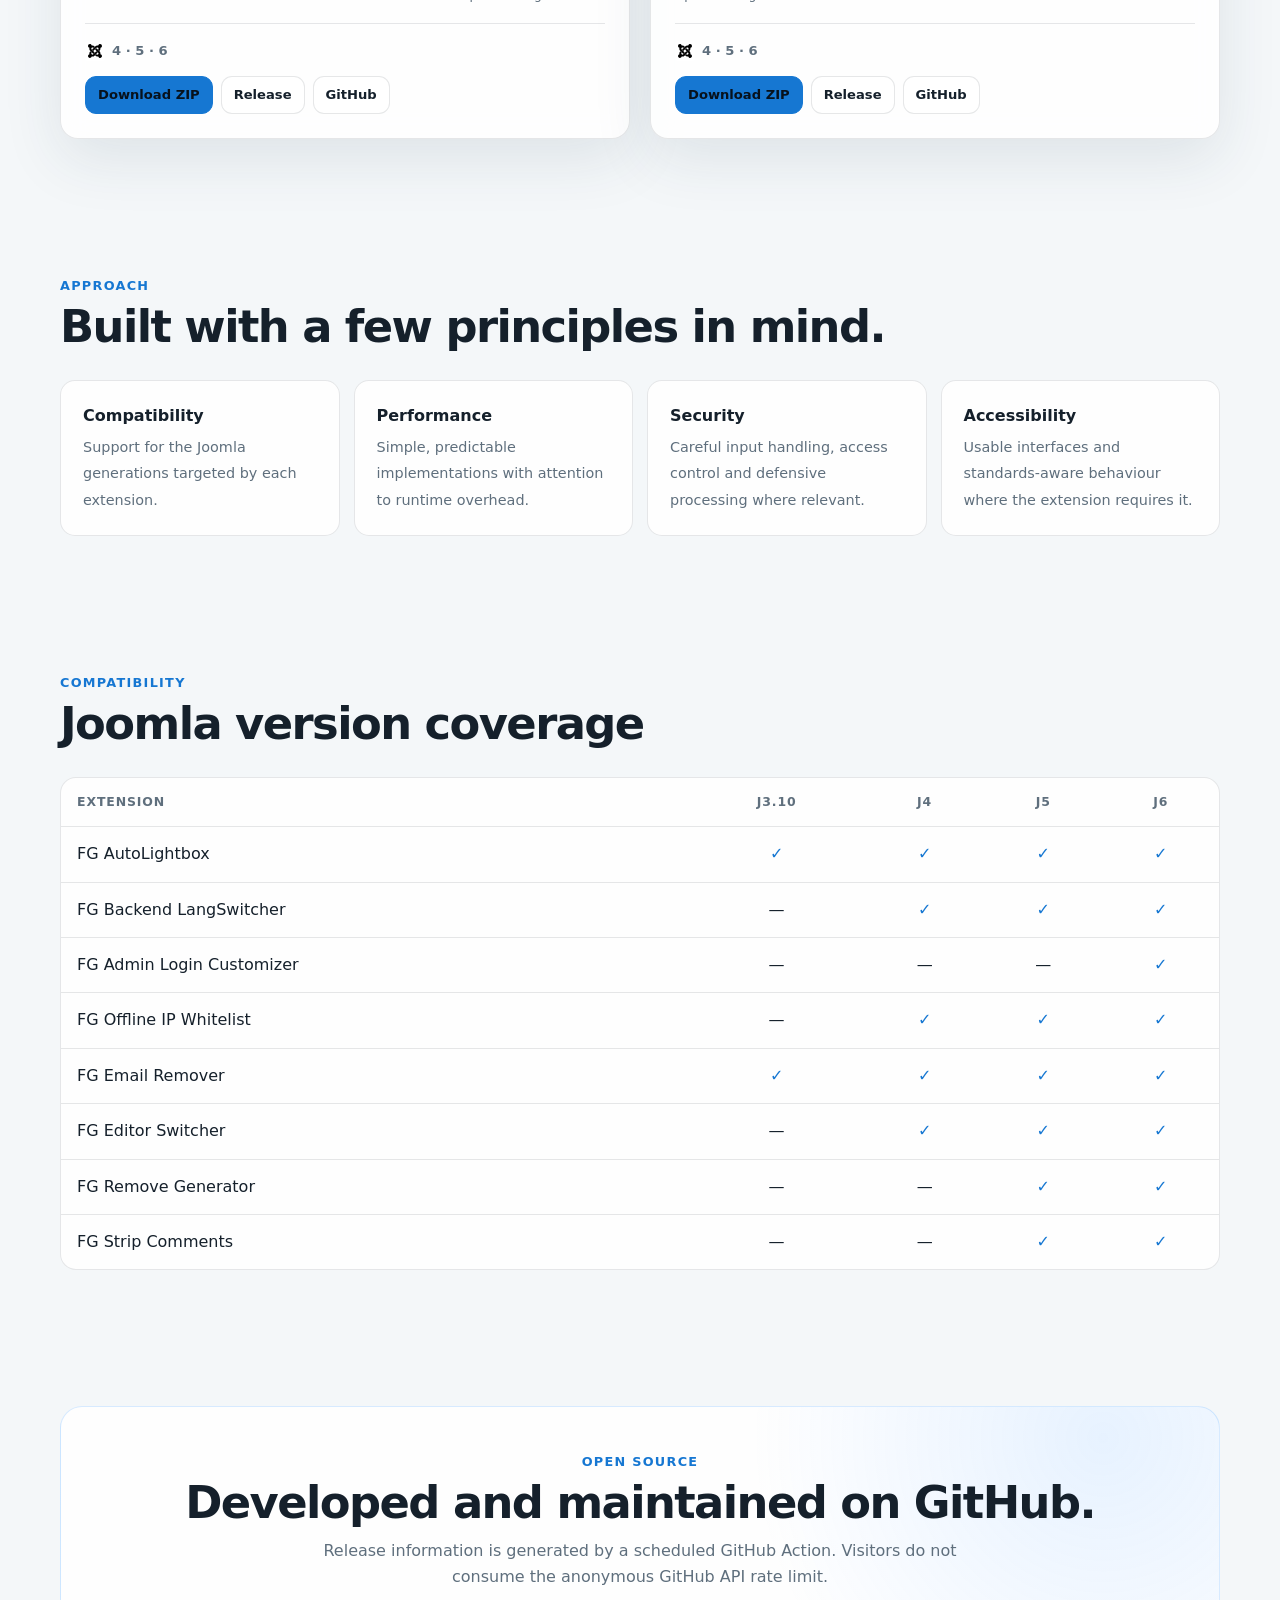
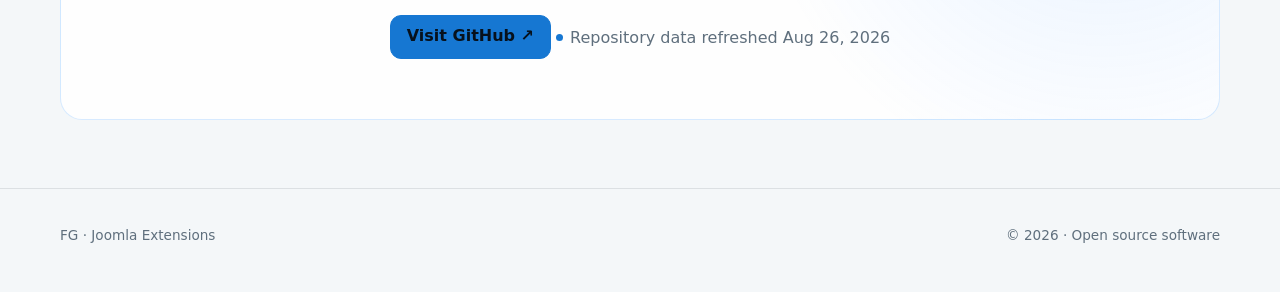
==== commit 0a1c48cc: "add php logo" ====
--- a/index.html
+++ b/index.html
@@ -34,7 +34,7 @@
   }
   </script>
 
-  <link rel="stylesheet" href="./assets/css/style.css?v=2.6">
+  <link rel="stylesheet" href="./assets/css/style.css?v=2.7">
 
 </head>
 
@@ -136,6 +136,6 @@
   </div>
 </footer>
 
-<script src="./assets/js/app.js?v=2.6" defer></script>
+<script src="./assets/js/app.js?v=2.7" defer></script>
 </body>
 </html>
--- a/assets/css/style.css
+++ b/assets/css/style.css
@@ -344,3 +344,18 @@
     }
 
 .status-centered { justify-content: center; margin-top: 18px; }
+
+
+    .php-compat {
+      display: inline-flex;
+      align-items: center;
+      gap: 5px;
+    }
+
+    .php-compat-logo {
+      width: 24px;
+      height: 14px;
+      display: block;
+      flex: 0 0 auto;
+      object-fit: contain;
+    }
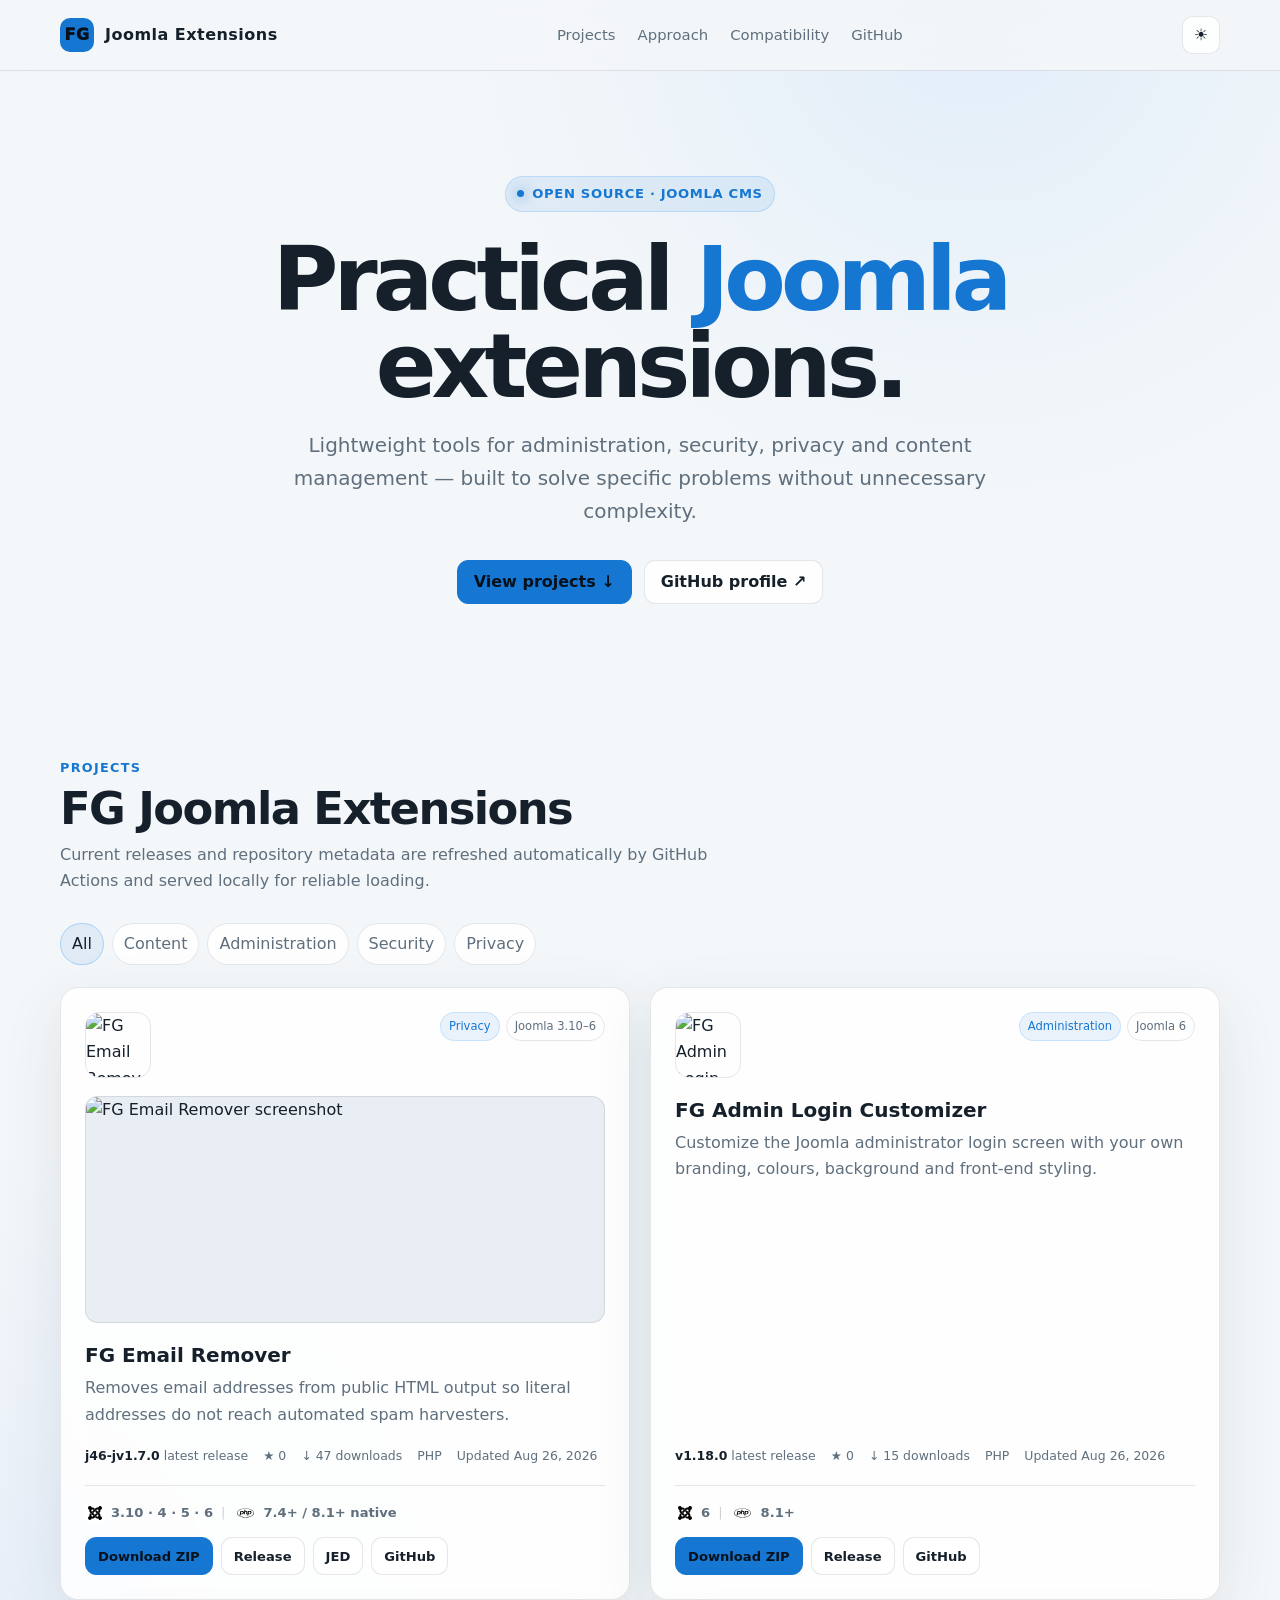
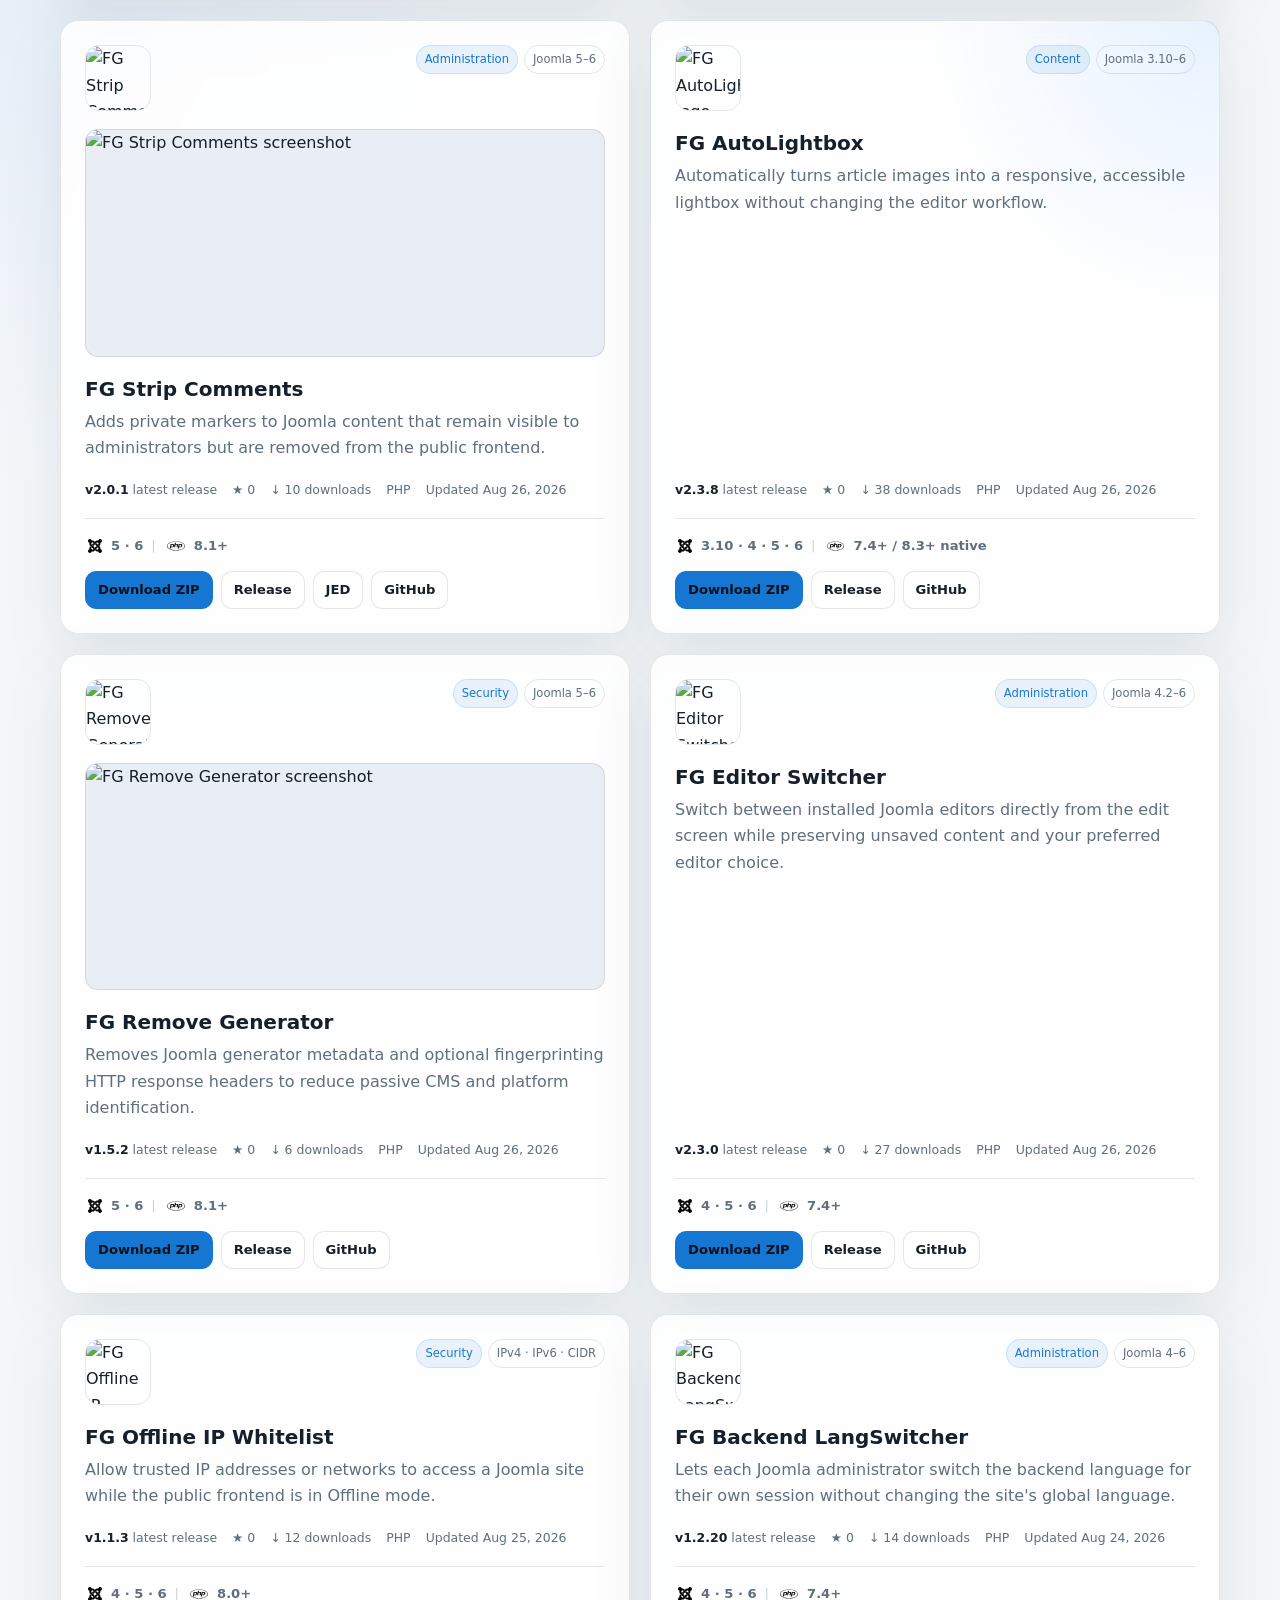
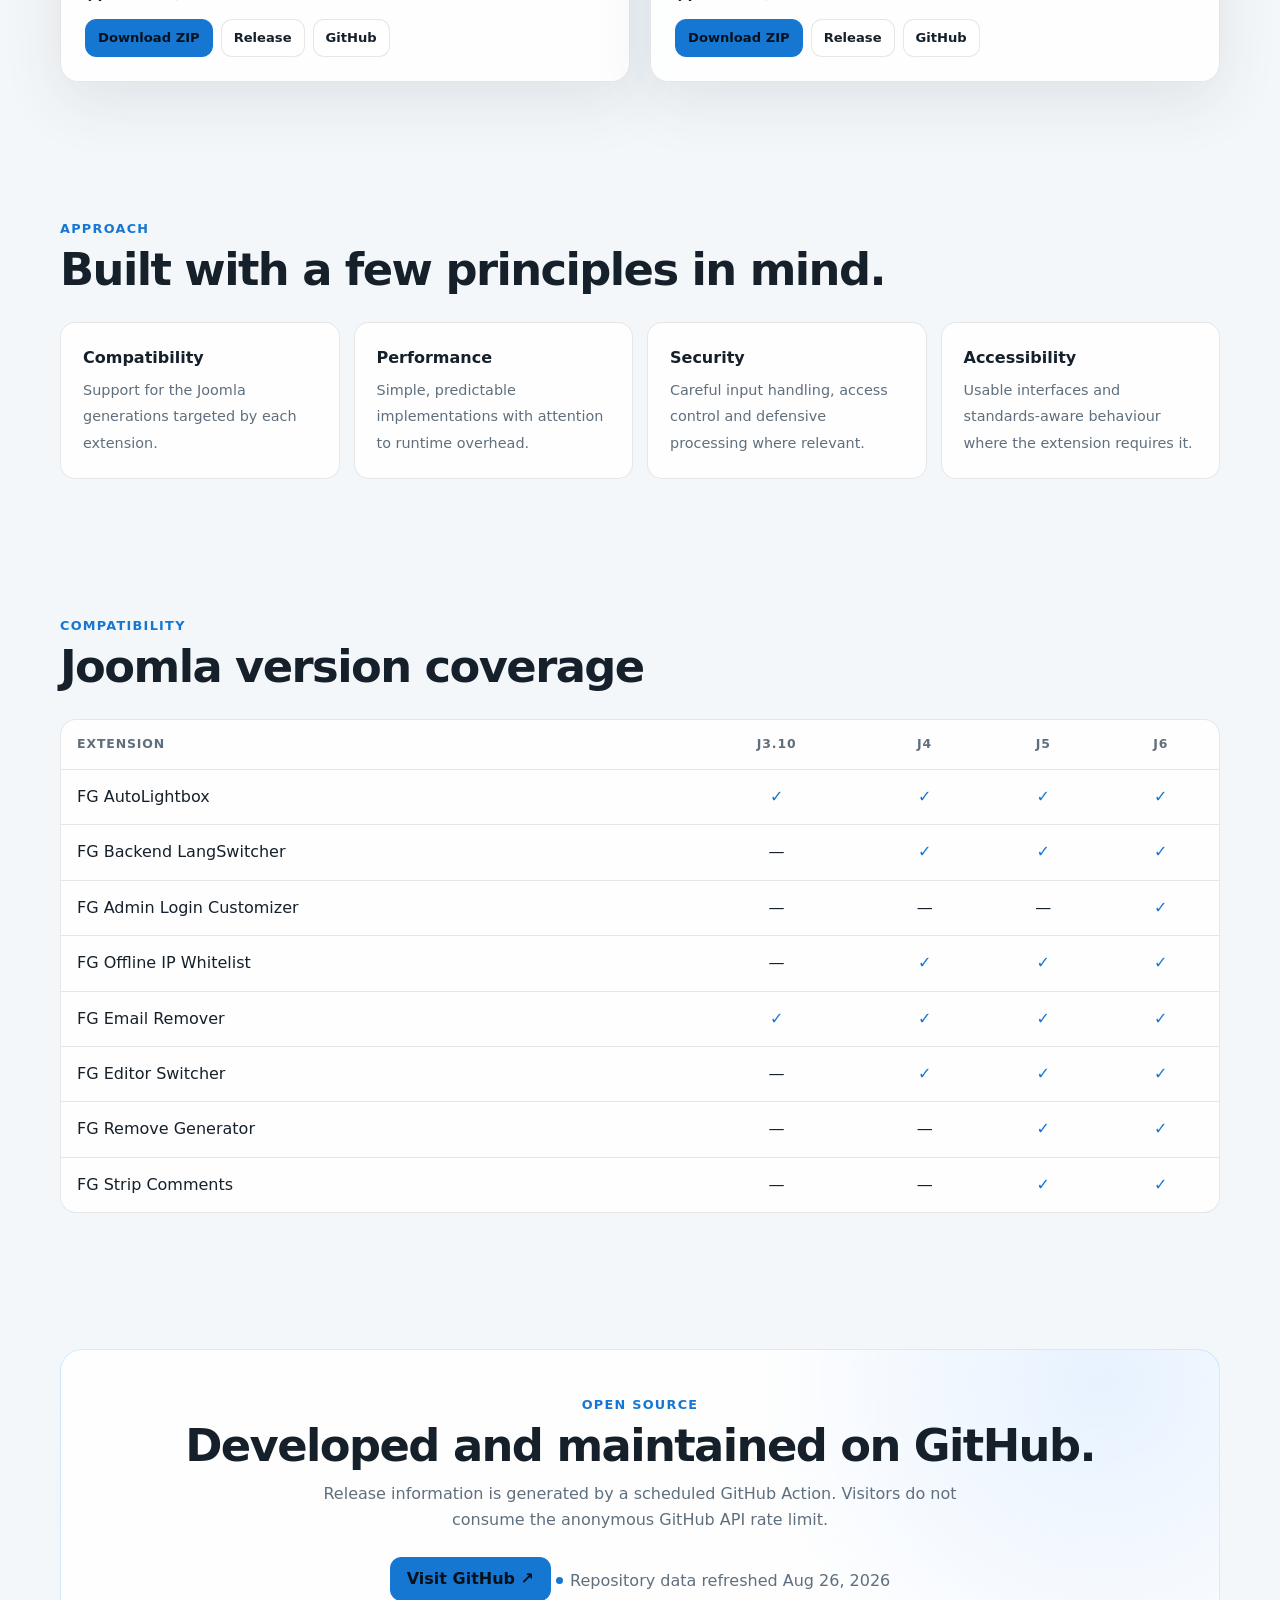
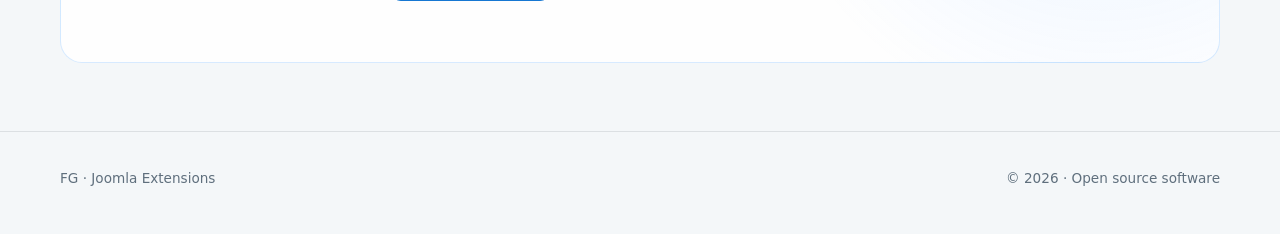
==== commit f64b0957: "update style" ====
--- a/index.html
+++ b/index.html
@@ -34,7 +34,7 @@
   }
   </script>
 
-  <link rel="stylesheet" href="./assets/css/style.css?v=2.7">
+  <link rel="stylesheet" href="./assets/css/style.css?v=2.8">
 
 </head>
 
@@ -136,6 +136,6 @@
   </div>
 </footer>
 
-<script src="./assets/js/app.js?v=2.7" defer></script>
+<script src="./assets/js/app.js?v=2.8" defer></script>
 </body>
 </html>
--- a/assets/css/style.css
+++ b/assets/css/style.css
@@ -275,10 +275,22 @@
       margin: 0 0 6px;
       display: flex;
       align-items: center;
-      gap: 7px;
+      flex-wrap: wrap;
+      gap: 8px;
       color: var(--muted);
       font-size: .82rem;
       font-weight: 650;
+    }
+
+    .compat-item {
+      display: inline-flex;
+      align-items: center;
+      gap: 6px;
+    }
+
+    .compat-separator {
+      color: var(--border-hover);
+      font-weight: 400;
     }
 
     .joomla-compat-logo {
@@ -346,12 +358,6 @@
 .status-centered { justify-content: center; margin-top: 18px; }
 
 
-    .php-compat {
-      display: inline-flex;
-      align-items: center;
-      gap: 5px;
-    }
-
     .php-compat-logo {
       width: 24px;
       height: 14px;
